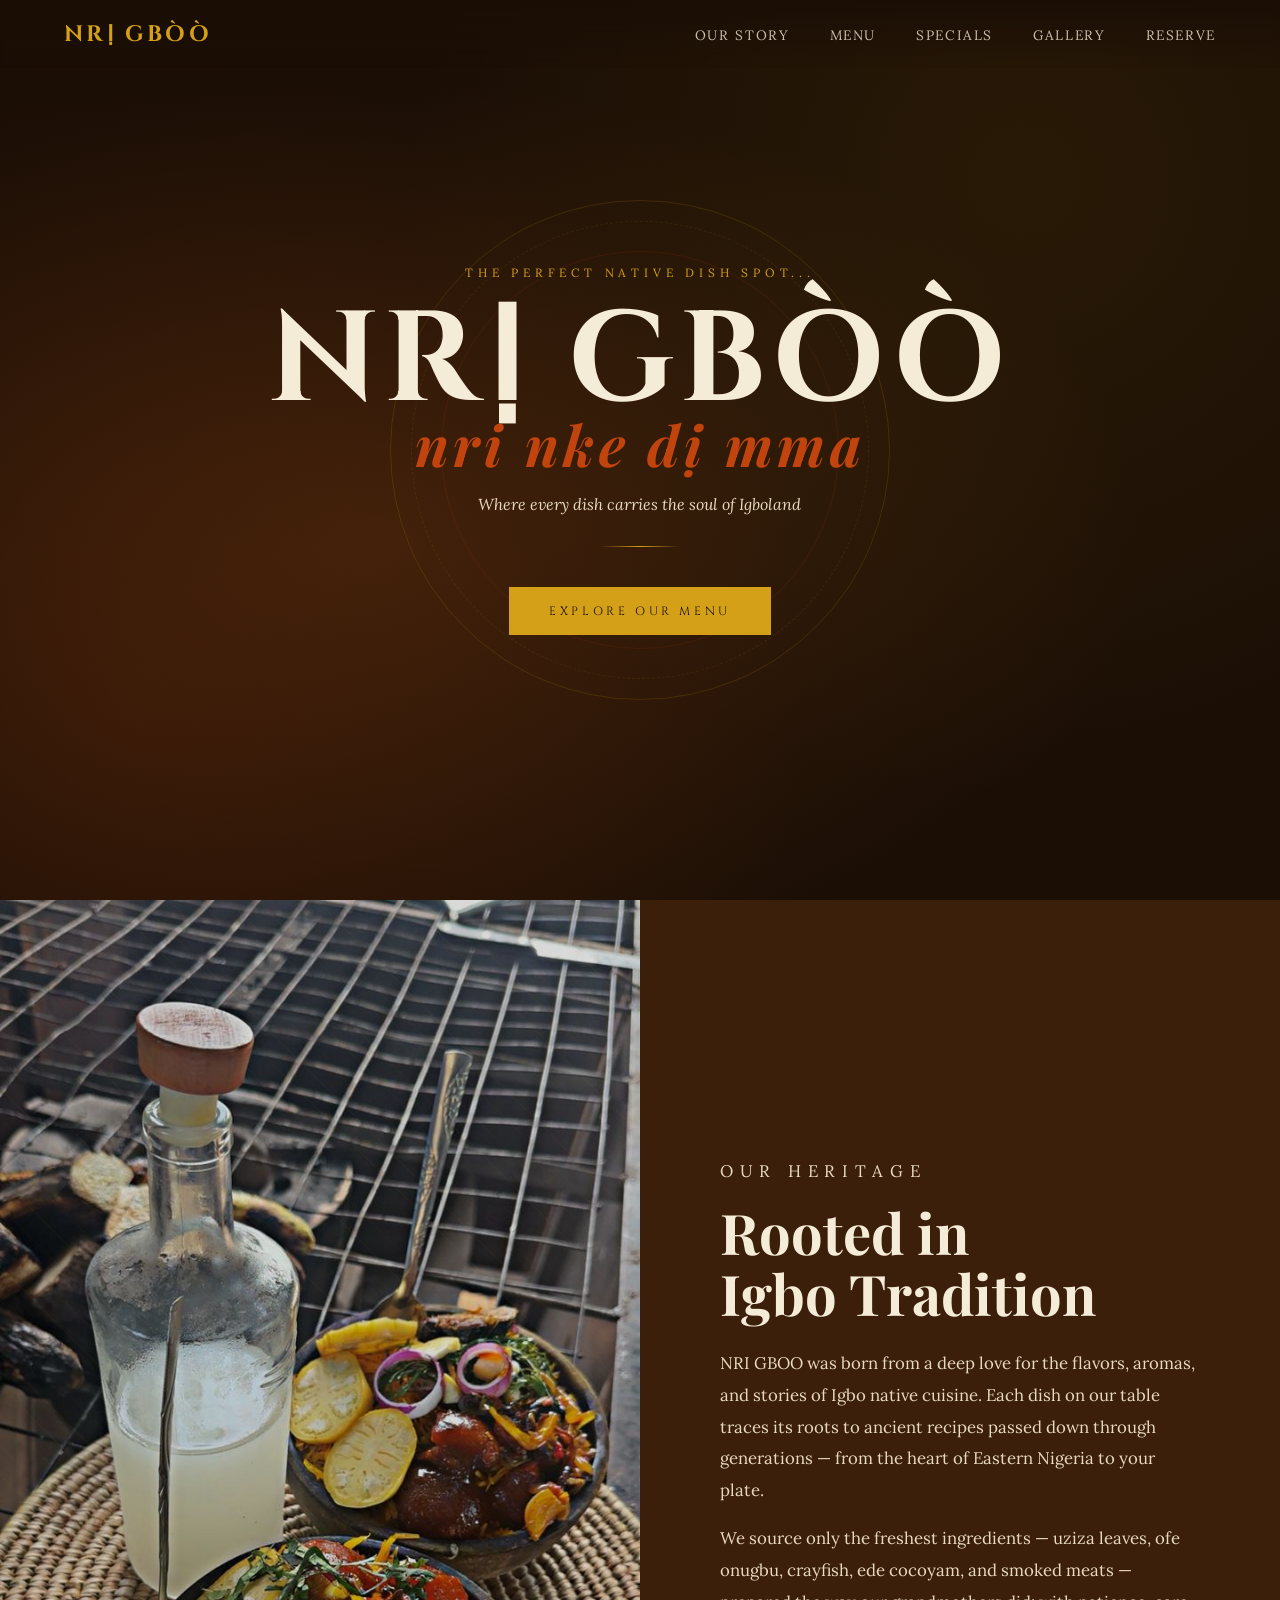
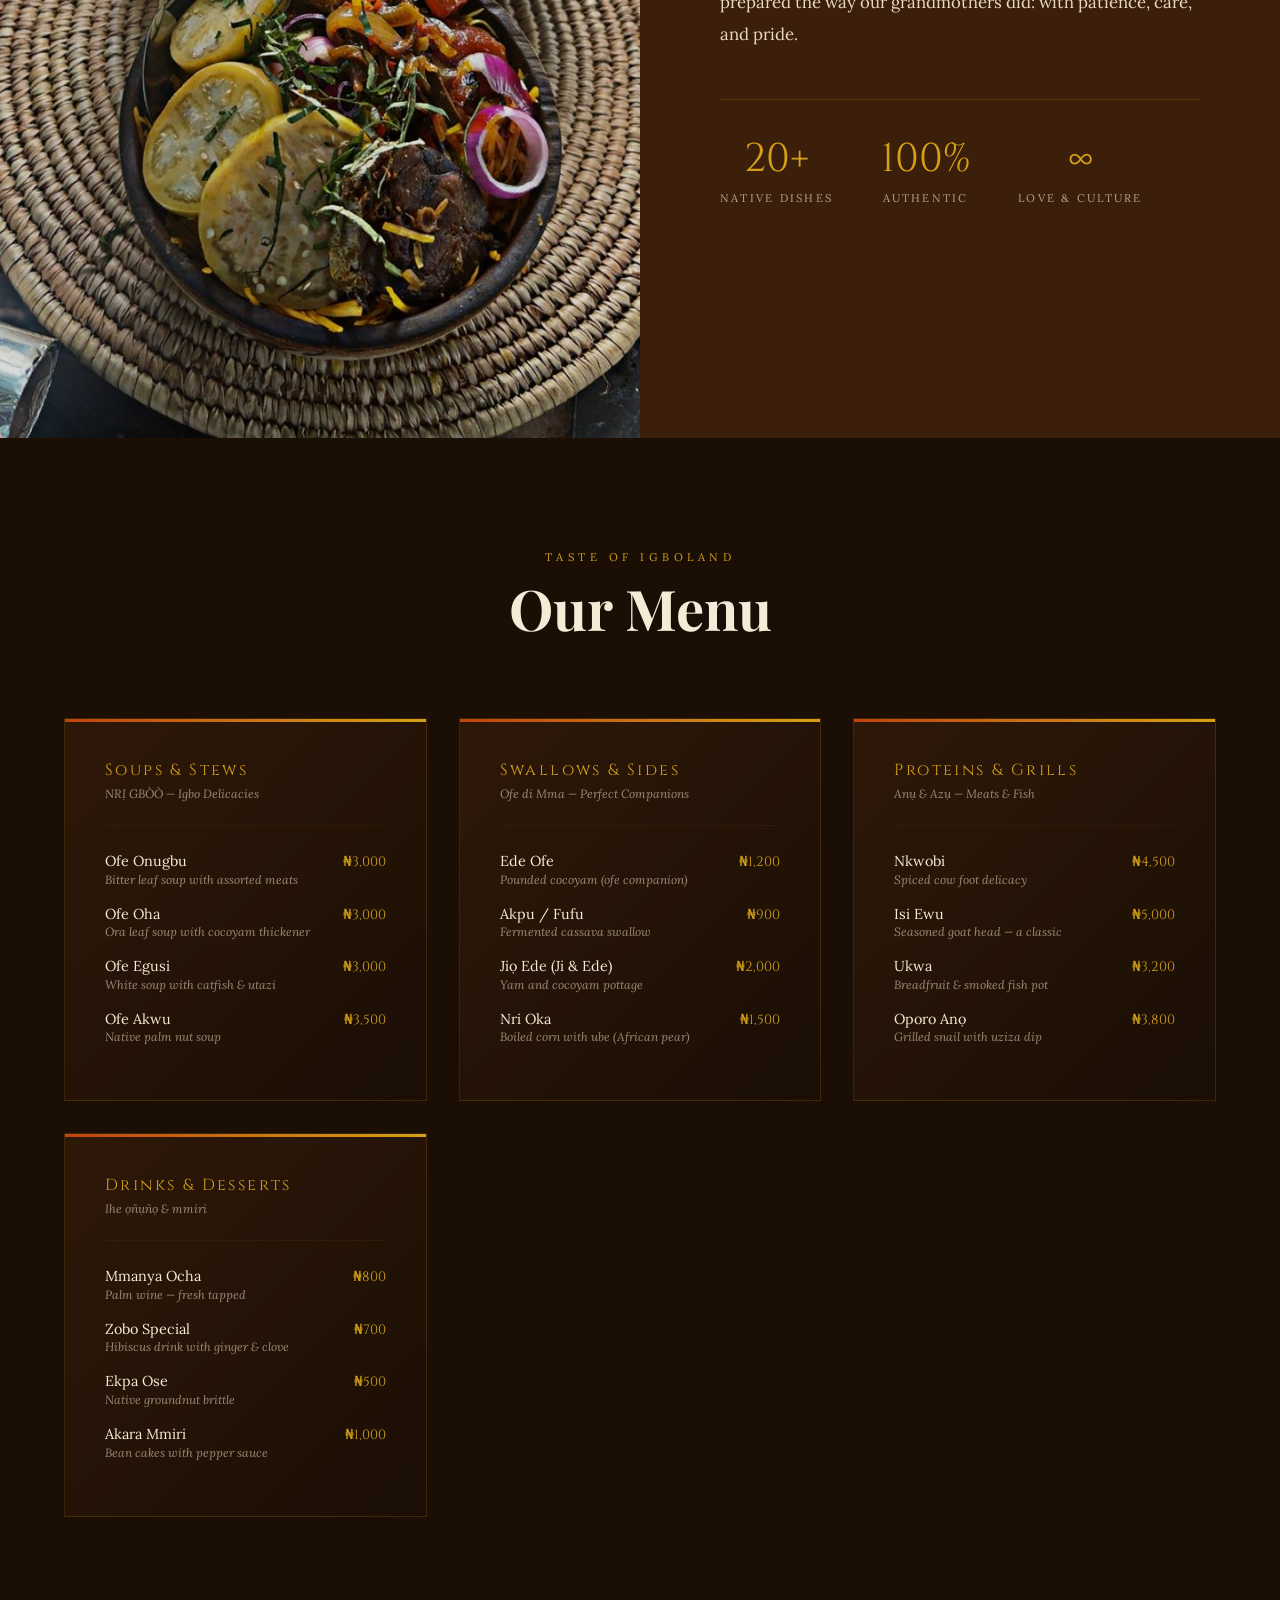
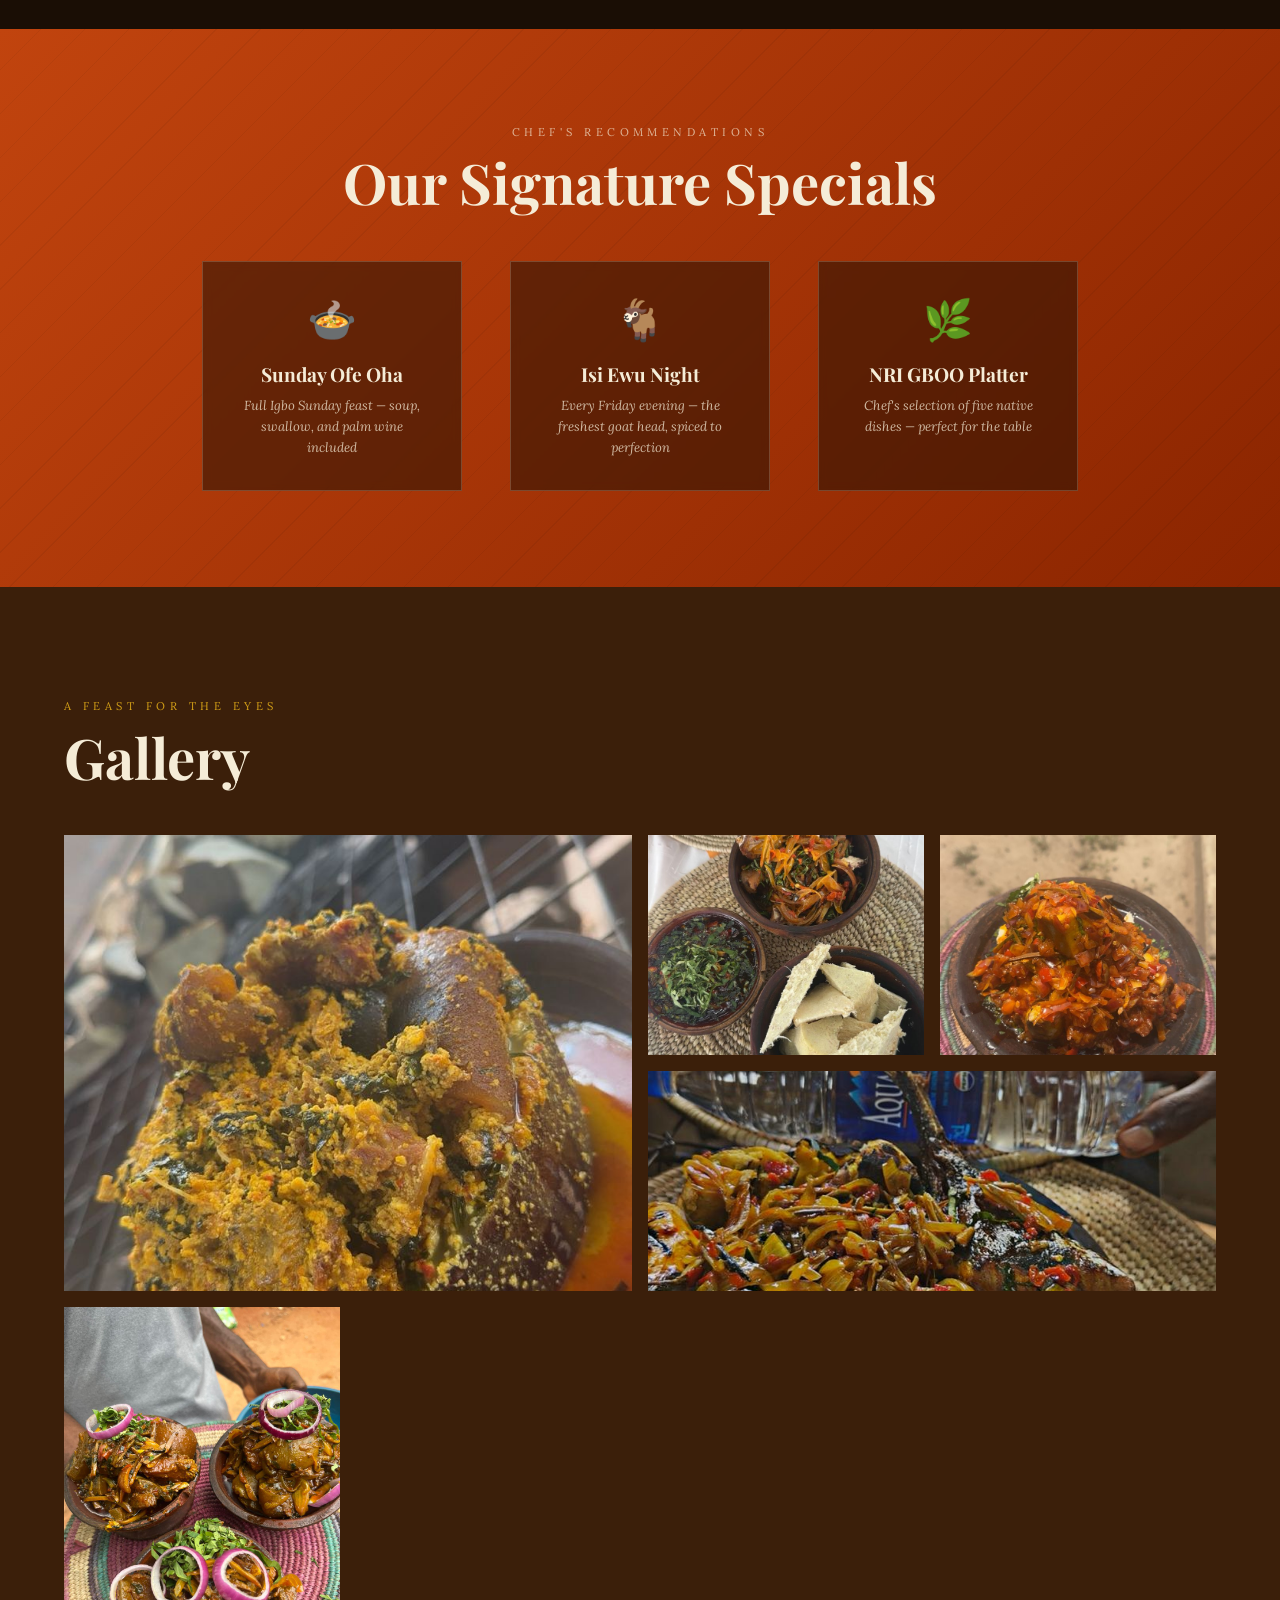
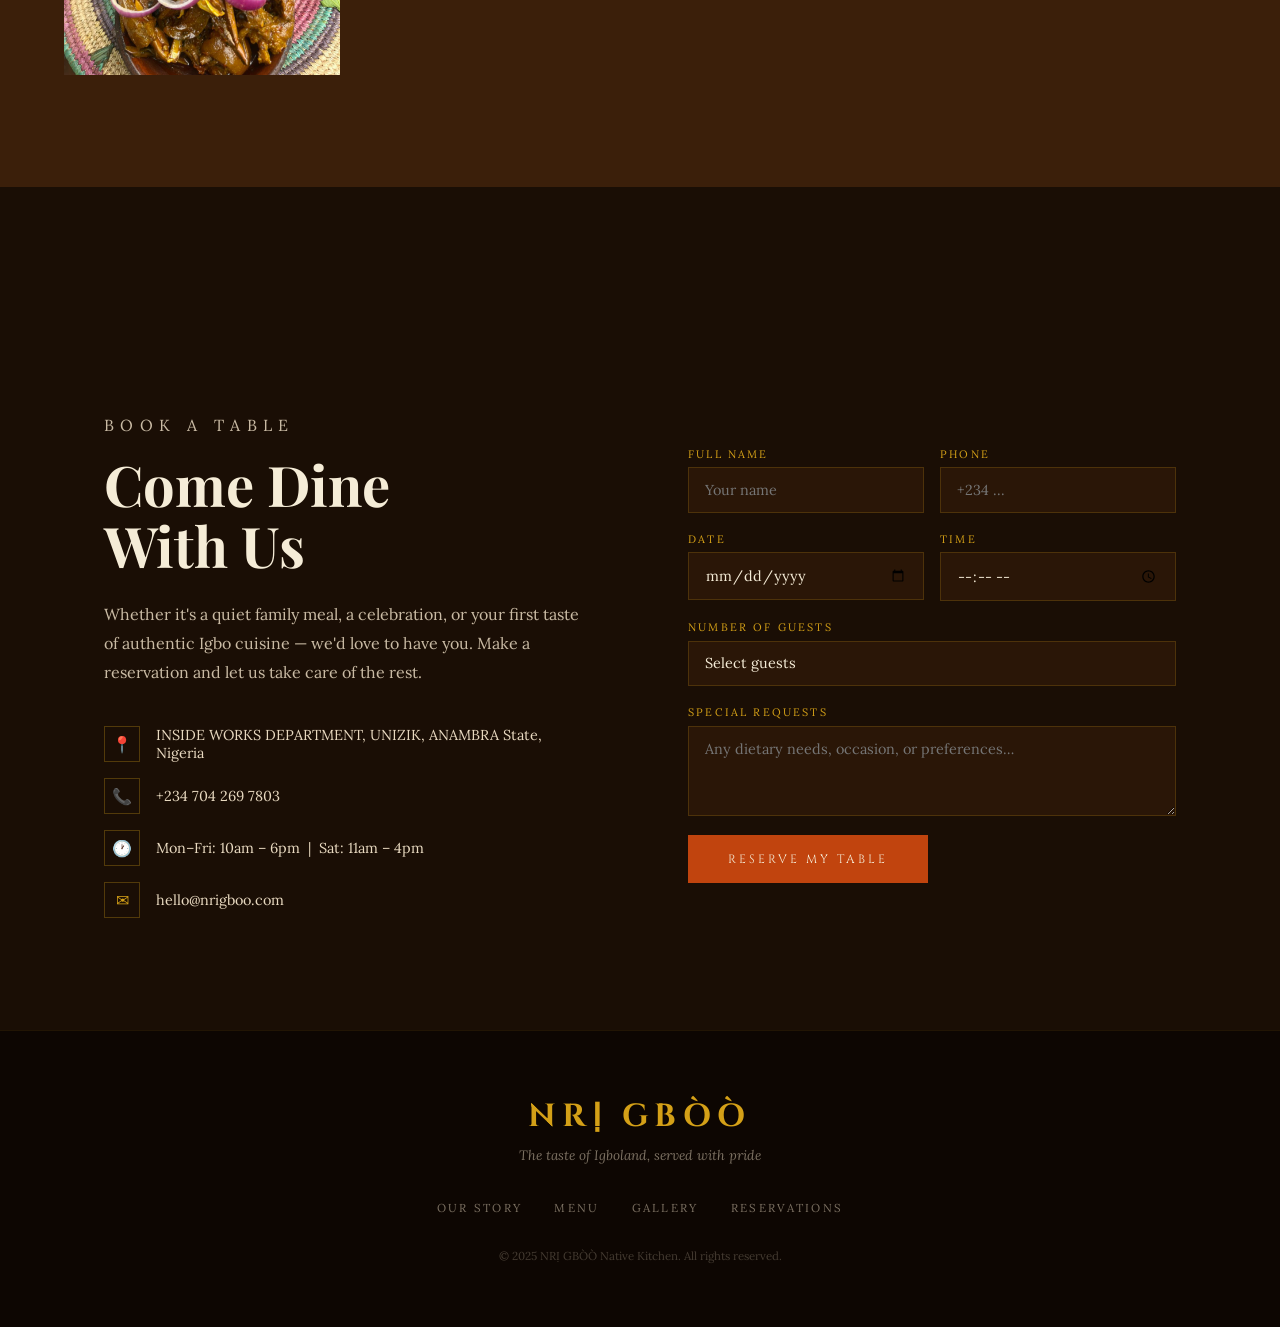
==== index.html @ 7590c759 "rename to index.html, add image, update gallery name" ====
<!DOCTYPE html>
<html lang="en">

<head>
    <meta charset="UTF-8" />
    <meta name="viewport" content="width=device-width, initial-scale=1.0" />
    <title>NRỊ GBÒÒ — The Perfect Native Dish Spot...</title>
    <link
        href="https://fonts.googleapis.com/css2?family=Playfair+Display:ital,wght@0,400;0,700;0,900;1,400;1,700&family=Cinzel:wght@400;600;700&family=Lora:ital,wght@0,400;0,500;1,400&display=swap"
        rel="stylesheet" />
    <link rel="stylesheet" href="nri.css">

</head>

<body>

    <!-- NAV -->
    <nav>
        <a class="nav-logo" href="#hero">NRỊ GBÒÒ</a>
        <ul class="nav-links">
            <li><a href="#about">Our Story</a></li>
            <li><a href="#menu">Menu</a></li>
            <li><a href="#specials">Specials</a></li>
            <li><a href="#gallery">Gallery</a></li>
            <li><a href="#reservations">Reserve</a></li>
        </ul>
    </nav>

    <!-- HERO -->
    <section id="hero">
        <div class="hero-pattern"></div>
        <div class="hero-ornament"></div>
        <div class="hero-content">
            <p class="hero-eyebrow">The Perfect Native Dish Spot...</p>
            <h1 class="hero-title">
                NRỊ GBÒÒ
                <span>nri nke dị mma</span>
            </h1>
            <p class="hero-subtitle">Where every dish carries the soul of Igboland</p>
            <div class="hero-divider"></div>
            <a href="#menu" class="hero-cta">Explore Our Menu</a>
        </div>
    </section>

    <!-- ABOUT -->
    <section id="about">
        <div class="about-visual">
            <img src="images/WhatsApp Image 2026-03-18 at 19.17.54 (2).jpeg" alt="">

        </div>
        <div class="about-text reveal">
            <p class="section-label">Our Heritage</p>
            <h2 class="section-title">Rooted in<br />Igbo Tradition</h2>
            <p>
                NRI GBOO was born from a deep love for the flavors, aromas, and stories of Igbo native cuisine.
                Each dish on our table traces its roots to ancient recipes passed down through generations —
                from the heart of Eastern Nigeria to your plate.
            </p>
            <p>
                We source only the freshest ingredients — uziza leaves, ofe onugbu, crayfish, ede cocoyam,
                and smoked meats — prepared the way our grandmothers did: with patience, care, and pride.
            </p>
            <div class="about-accent">
                <div class="accent-stat">
                    <span class="num">20+</span>
                    <span class="lbl">Native Dishes</span>
                </div>
                <div class="accent-stat">
                    <span class="num">100%</span>
                    <span class="lbl">Authentic</span>
                </div>
                <div class="accent-stat">
                    <span class="num">∞</span>
                    <span class="lbl">Love & Culture</span>
                </div>
            </div>
        </div>
    </section>

    <!-- MENU -->
    <section id="menu">
        <div class="menu-header reveal">
            <p class="section-label">Taste of Igboland</p>
            <h2 class="section-title">Our Menu</h2>
        </div>
        <div class="menu-grid">

            <div class="menu-category reveal">
                <div class="cat-name">Soups & Stews</div>
                <div class="cat-subtitle"> NRỊ GBÒÒ — Igbo Delicacies</div>
                <div class="dish">
                    <div>
                        <span class="dish-name">Ofe Onugbu</span>
                        <span class="dish-desc">Bitter leaf soup with assorted meats</span>
                    </div>
                    <span class="dish-price">₦3,000</span>
                </div>
                <div class="dish">
                    <div>
                        <span class="dish-name">Ofe Oha</span>
                        <span class="dish-desc">Ora leaf soup with cocoyam thickener</span>
                    </div>
                    <span class="dish-price">₦3,000</span>
                </div>
                <div class="dish">
                    <div>
                        <span class="dish-name">Ofe Egusi</span>
                        <span class="dish-desc">White soup with catfish & utazi</span>
                    </div>
                    <span class="dish-price">₦3,000</span>
                </div>
                <div class="dish">
                    <div>
                        <span class="dish-name">Ofe Akwu</span>
                        <span class="dish-desc">Native palm nut soup</span>
                    </div>
                    <span class="dish-price">₦3,500</span>
                </div>
            </div>

            <div class="menu-category reveal">
                <div class="cat-name">Swallows & Sides</div>
                <div class="cat-subtitle">Ofe di Mma — Perfect Companions</div>
                <div class="dish">
                    <div>
                        <span class="dish-name">Ede Ofe</span>
                        <span class="dish-desc">Pounded cocoyam (ofe companion)</span>
                    </div>
                    <span class="dish-price">₦1,200</span>
                </div>
                <div class="dish">
                    <div>
                        <span class="dish-name">Akpu / Fufu</span>
                        <span class="dish-desc">Fermented cassava swallow</span>
                    </div>
                    <span class="dish-price">₦900</span>
                </div>
                <div class="dish">
                    <div>
                        <span class="dish-name">Jiọ Ede (Ji & Ede)</span>
                        <span class="dish-desc">Yam and cocoyam pottage</span>
                    </div>
                    <span class="dish-price">₦2,000</span>
                </div>
                <div class="dish">
                    <div>
                        <span class="dish-name">Nri Oka</span>
                        <span class="dish-desc">Boiled corn with ube (African pear)</span>
                    </div>
                    <span class="dish-price">₦1,500</span>
                </div>
            </div>

            <div class="menu-category reveal">
                <div class="cat-name">Proteins & Grills</div>
                <div class="cat-subtitle">Anụ & Azụ — Meats & Fish</div>
                <div class="dish">
                    <div>
                        <span class="dish-name">Nkwobi</span>
                        <span class="dish-desc">Spiced cow foot delicacy</span>
                    </div>
                    <span class="dish-price">₦4,500</span>
                </div>
                <div class="dish">
                    <div>
                        <span class="dish-name">Isi Ewu</span>
                        <span class="dish-desc">Seasoned goat head — a classic</span>
                    </div>
                    <span class="dish-price">₦5,000</span>
                </div>
                <div class="dish">
                    <div>
                        <span class="dish-name">Ukwa</span>
                        <span class="dish-desc"> Breadfruit & smoked fish pot</span>
                    </div>
                    <span class="dish-price">₦3,200</span>
                </div>
                <div class="dish">
                    <div>
                        <span class="dish-name">Oporo Anọ</span>
                        <span class="dish-desc">Grilled snail with uziza dip</span>
                    </div>
                    <span class="dish-price">₦3,800</span>
                </div>
            </div>

            <div class="menu-category reveal">
                <div class="cat-name">Drinks & Desserts</div>
                <div class="cat-subtitle">Ihe ọñụñọ & mmiri</div>
                <div class="dish">
                    <div>
                        <span class="dish-name">Mmanya Ocha</span>
                        <span class="dish-desc">Palm wine — fresh tapped</span>
                    </div>
                    <span class="dish-price">₦800</span>
                </div>
                <div class="dish">
                    <div>
                        <span class="dish-name">Zobo Special</span>
                        <span class="dish-desc">Hibiscus drink with ginger & clove</span>
                    </div>
                    <span class="dish-price">₦700</span>
                </div>
                <div class="dish">
                    <div>
                        <span class="dish-name">Ekpa Ose</span>
                        <span class="dish-desc">Native groundnut brittle</span>
                    </div>
                    <span class="dish-price">₦500</span>
                </div>
                <div class="dish">
                    <div>
                        <span class="dish-name">Akara Mmiri</span>
                        <span class="dish-desc">Bean cakes with pepper sauce</span>
                    </div>
                    <span class="dish-price">₦1,000</span>
                </div>
            </div>

        </div>
    </section>

    <!-- SPECIALS BANNER -->
    <section id="specials">
        <p class="section-label">Chef's Recommendations</p>
        <h2 class="section-title reveal">Our Signature Specials</h2>
        <div class="specials-grid">
            <div class="special-item reveal">
                <div class="special-icon">🍲</div>
                <div class="special-name">Sunday Ofe Oha</div>
                <div class="special-desc">Full Igbo Sunday feast — soup, swallow, and palm wine included</div>
            </div>
            <div class="special-item reveal">
                <div class="special-icon">🐐</div>
                <div class="special-name">Isi Ewu Night</div>
                <div class="special-desc">Every Friday evening — the freshest goat head, spiced to perfection</div>
            </div>
            <div class="special-item reveal">
                <div class="special-icon">🌿</div>
                <div class="special-name">NRI GBOO Platter</div>
                <div class="special-desc">Chef's selection of five native dishes — perfect for the table</div>
            </div>
        </div>
    </section>

    <!-- GALLERY -->
    <section id="gallery">
        <div class="gallery-header reveal">
            <p class="section-label">A Feast for the Eyes</p>
            <h2 class="section-title">Gallery</h2>
        </div>
        <div class="gallery-grid">
            <div class="gallery-cell">
                <div class="gallery-inner">
                    <img src="images/WhatsApp Image 2026-03-18 at 19.17.52.jpeg" alt="">
                    <div class="gallery-label">Ofe Egusi — our most beloved soup</div>
                </div>
            </div>
            <div class="gallery-cell">
                <div class="gallery-inner">
                    <img src="images/WhatsApp Image 2026-03-18 at 19.17.53.jpeg" alt="">
                    <div class="gallery-label">Roasted yam and ugba sauce</div>
                </div>
            </div>
            <div class="gallery-cell">
                <div class="gallery-inner">
                    <img src="images/WhatsApp Image 2026-03-18 at 19.17.54.jpeg" alt="">
                    <div class="gallery-label">Ukwa — breadfruit delight</div>
                </div>
            </div>
            <div class="gallery-cell">
                <div class="gallery-inner">
                    <img src="images/WhatsApp Image 2026-03-18 at 19.17.54 (1).jpeg" alt="">
                    <div class="gallery-label">The NRI GBOO dining room</div>
                </div>
            </div>
            <div class="gallery-cell">
                <div class="gallery-inner">
                    <img src="images/WhatsApp Image 2026-03-19 at 17.46.45.jpeg" alt="">
                    <div class="gallery-label">Nkwobi — the classic appetiser</div>
                </div>
            </div>
        </div>
    </section>

    <!-- RESERVA1TIONS -->
    <section style="background: var(--dark); padding-top: 7rem;">
        <div id="reservations">
            <div class="res-info reveal">
                <p class="section-label">Book a Table</p>
                <h2 class="section-title">Come Dine<br />With Us</h2>
                <p>
                    Whether it's a quiet family meal, a celebration, or your first taste of authentic Igbo cuisine —
                    we'd love to have you. Make a reservation and let us take care of the rest.
                </p>
                <ul class="contact-list">
                    <li>
                        <span class="icon">📍</span>
                        <span>INSIDE WORKS DEPARTMENT, UNIZIK, ANAMBRA State, Nigeria</span>
                    </li>
                    <li>
                        <span class="icon">📞</span>
                        <span>+234 704 269 7803</span>
                    </li>
                    <li>
                        <span class="icon">🕐</span>
                        <span>Mon–Fri: 10am – 6pm &nbsp;|&nbsp; Sat: 11am – 4pm</span>
                    </li>
                    <li>
                        <span class="icon">✉</span>
                        <span>hello@nrigboo.com</span>
                    </li>
                </ul>
            </div>
            <div class="res-form reveal">
                <div class="form-row">
                    <div class="field">
                        <label>Full Name</label>
                        <input type="text" placeholder="Your name" />
                    </div>
                    <div class="field">
                        <label>Phone</label>
                        <input type="tel" placeholder="+234 ..." />
                    </div>
                </div>
                <div class="form-row">
                    <div class="field">
                        <label>Date</label>
                        <input type="date" />
                    </div>
                    <div class="field">
                        <label>Time</label>
                        <input type="time" />
                    </div>
                </div>
                <div class="field">
                    <label>Number of Guests</label>
                    <select>
                        <option value="">Select guests</option>
                        <option>1–2 guests</option>
                        <option>3–4 guests</option>
                        <option>5–6 guests</option>
                        <option>7–10 guests</option>
                        <option>Large group (10+)</option>
                    </select>
                </div>
                <div class="field">
                    <label>Special Requests</label>
                    <textarea placeholder="Any dietary needs, occasion, or preferences…"></textarea>
                </div>
                <button class="submit-btn"
                    onclick="alert('Thank you! Your reservation request has been received. We will confirm shortly.')">
                    Reserve My Table
                </button>
            </div>
        </div>
    </section>

    <!-- <button id="scrollTop" onclick="window.scrollTo({top: 0, behavior: 'smooth'})">&#8679;</button> -->

    <!-- FOOTER -->
    <footer>
        <div class="footer-logo">NRỊ GBÒÒ</div>
        <div class="footer-tagline">The taste of Igboland, served with pride</div>
        <ul class="footer-links">
            <li><a href="#about">Our Story</a></li>
            <li><a href="#menu">Menu</a></li>
            <li><a href="#gallery">Gallery</a></li>
            <li><a href="#reservations">Reservations</a></li>
        </ul>
        <div class="footer-copy">© 2025 NRỊ GBÒÒ Native Kitchen. All rights reserved.</div>
    </footer>

    <script src="nri.js" defer></script>


</body>

</html>
---- nri.css ----
:root {
            --clay: #C1440E;
            --gold: #D4A017;
            --cream: #F5ECD7;
            --dark: #1A0E05;
            --bark: #3B1F0A;
            --leaf: #4A6741;
            --smoke: #E8D9C0;
        }

        *,
        *::before,
        *::after {
            box-sizing: border-box;
            margin: 0;
            padding: 0;
        }

        html {
            scroll-behavior: smooth;
        }

        body {
            background: var(--dark);
            color: var(--cream);
            font-family: 'Lora', Georgia, serif;
            overflow-x: hidden;
        }

        /* ── NOISE OVERLAY ── */
        body::before {
            content: '';
            position: fixed;
            inset: 0;
            z-index: 0;
            background-image: url("data:image/svg+xml,%3Csvg viewBox='0 0 200 200' xmlns='http://www.w3.org/2000/svg'%3E%3Cfilter id='n'%3E%3CfeTurbulence type='fractalNoise' baseFrequency='0.75' numOctaves='4' stitchTiles='stitch'/%3E%3C/filter%3E%3Crect width='100%25' height='100%25' filter='url(%23n)' opacity='0.04'/%3E%3C/svg%3E");
            pointer-events: none;
        }

        /* ── NAV ── */
        nav {
            position: fixed;
            top: 0;
            left: 0;
            right: 0;
            z-index: 100;
            display: flex;
            align-items: center;
            justify-content: space-between;
            padding: 1.2rem 4rem;
            background: linear-gradient(to bottom, rgba(26, 14, 5, 0.95), transparent);
            backdrop-filter: blur(2px);
        }

        .nav-logo {
            font-family: 'Cinzel', serif;
            font-size: 1.4rem;
            font-weight: 700;
            letter-spacing: 0.15em;
            color: var(--gold);
            text-decoration: none;
        }

        .nav-links {
            display: flex;
            gap: 2.5rem;
            list-style: none;
        }

        .nav-links a {
            font-family: 'Lora', serif;
            font-size: 0.85rem;
            letter-spacing: 0.12em;
            text-transform: uppercase;
            color: var(--cream);
            text-decoration: none;
            opacity: 0.8;
            transition: opacity 0.3s, color 0.3s;
        }

        .nav-links a:hover {
            opacity: 1;
            color: var(--gold);
        }

        /* ── HERO ── */
        #hero {
            position: relative;
            min-height: 100vh;
            display: flex;
            align-items: center;
            justify-content: center;
            overflow: hidden;
            background: radial-gradient(ellipse at 30% 60%, #3B1F0A 0%, #1A0E05 60%);
        }

        .hero-pattern {
            position: absolute;
            inset: 0;
            background-image:
                radial-gradient(circle at 80% 20%, rgba(212, 160, 23, 0.08) 0%, transparent 50%),
                radial-gradient(circle at 10% 80%, rgba(193, 68, 14, 0.12) 0%, transparent 50%);
        }

        /* Adire / Uli-inspired geometric border art */
        .hero-ornament {
            position: absolute;
            width: 500px;
            height: 500px;
            border: 1px solid rgba(212, 160, 23, 0.15);
            border-radius: 50%;
            top: 50%;
            left: 50%;
            transform: translate(-50%, -50%);
            animation: slowSpin 60s linear infinite;
        }

        .hero-ornament::before {
            content: '';
            position: absolute;
            inset: 20px;
            border: 1px dashed rgba(212, 160, 23, 0.1);
            border-radius: 50%;
        }

        .hero-ornament::after {
            content: '';
            position: absolute;
            inset: 50px;
            border: 1px solid rgba(193, 68, 14, 0.12);
            border-radius: 50%;
        }

        @keyframes slowSpin {
            to {
                transform: translate(-50%, -50%) rotate(360deg);
            }
        }

        .hero-content {
            position: relative;
            z-index: 2;
            text-align: center;
            padding: 2rem;
        }

        .hero-eyebrow {
            font-family: 'Lora', serif;
            font-size: 0.75rem;
            letter-spacing: 0.4em;
            text-transform: uppercase;
            color: var(--gold);
            margin-bottom: 1.5rem;
            opacity: 0;
            animation: fadeUp 1s 0.3s forwards;
        }

        .hero-title {
            font-family: 'Cinzel', serif;
            font-size: clamp(4rem, 10vw, 8rem);
            font-weight: 700;
            line-height: 0.9;
            letter-spacing: 0.05em;
            color: var(--cream);
            margin-bottom: 0.3rem;
            opacity: 0;
            animation: fadeUp 1s 0.5s forwards;
        }

        .hero-title span {
            display: block;
            color: var(--clay);
            font-style: italic;
            font-family: 'Playfair Display', serif;
            font-size: clamp(2rem, 5vw, 3.5rem);
            letter-spacing: 0.08em;
        }

        .hero-subtitle {
            font-family: 'Lora', serif;
            font-size: 1rem;
            font-style: italic;
            color: var(--smoke);
            opacity: 0;
            margin-top: 1.5rem;
            animation: fadeUp 1s 0.7s forwards;
        }

        .hero-divider {
            width: 80px;
            height: 1px;
            background: linear-gradient(to right, transparent, var(--gold), transparent);
            margin: 2rem auto;
            opacity: 0;
            animation: fadeUp 1s 0.9s forwards;
        }

        .hero-cta {
            display: inline-block;
            font-family: 'Cinzel', serif;
            font-size: 0.75rem;
            letter-spacing: 0.3em;
            text-transform: uppercase;
            color: var(--dark);
            background: var(--gold);
            padding: 1rem 2.5rem;
            text-decoration: none;
            margin-top: 0.5rem;
            opacity: 0;
            animation: fadeUp 1s 1.1s forwards;
            transition: background 0.3s, transform 0.3s;
        }

        .hero-cta:hover {
            background: var(--clay);
            color: var(--cream);
            transform: translateY(-2px);
        }

        @keyframes fadeUp {
            from {
                opacity: 0;
                transform: translateY(20px);
            }

            to {
                opacity: 1;
                transform: translateY(0);
            }
        }

        /* ── SECTION BASE ── */
        section {
            position: relative;
            z-index: 1;
        }

        .section-label {
            font-family: 'Lora', serif;
            font-size: 0.7rem;
            letter-spacing: 0.4em;
            text-transform: uppercase;
            color: var(--gold);
            margin-bottom: 0.8rem;
        }

        .section-title {
            font-family: 'Playfair Display', serif;
            font-size: clamp(2.2rem, 5vw, 3.5rem);
            font-weight: 700;
            line-height: 1.1;
            color: var(--cream);
        }

        /* ── ABOUT ── */
        #about {
            display: grid;
            grid-template-columns: 1fr 1fr;
            min-height: 80vh;
        }

        .about-visual {
            background: linear-gradient(135deg, #3B1F0A 0%, #6B3A1A 50%, #3B1F0A 100%);
            position: relative;
            overflow: hidden;
            display: flex;
            align-items: center;
            justify-content: center;
        }

        .about-visual {
            min-height: 300px;
        }

        .about-visual img {
            width: 100%;
            height: 100%;
            object-fit: cover;
            object-position: center;
            display: block;
        }

        .about-visual-inner {
            width: 280px;
            height: 380px;
            border: 1px solid rgba(212, 160, 23, 0.3);
            position: relative;
            display: flex;
            align-items: center;
            justify-content: center;
        }

        .about-visual-inner::before {
            content: '𓃰';
            font-size: 8rem;
            opacity: 0.1;
            position: absolute;
        }

        .igbo-symbol {
            font-size: 5rem;
            line-height: 1;
            text-align: center;
            color: var(--gold);
            opacity: 0.6;
        }

        .about-visual::after {
            content: '';
            position: absolute;
            inset: 0;
            background: repeating-linear-gradient(45deg,
                    transparent,
                    transparent 20px,
                    rgba(212, 160, 23, 0.03) 20px,
                    rgba(212, 160, 23, 0.03) 21px);
        }

        .about-text {
            background: var(--bark);
            padding: 6rem 5rem;
            display: flex;
            flex-direction: column;
            justify-content: center;
        }

        .about-text p {
            font-size: 1.05rem;
            line-height: 1.9;
            color: var(--smoke);
            margin-top: 1.5rem;
        }

        .about-text p+p {
            margin-top: 1rem;
        }

        .about-accent {
            margin-top: 3rem;
            padding-top: 2rem;
            border-top: 1px solid rgba(212, 160, 23, 0.2);
            display: flex;
            gap: 3rem;
        }

        .accent-stat {
            text-align: center;
        }

        .accent-stat .num {
            font-family: 'Cinzel', serif;
            font-size: 2.5rem;
            color: var(--gold);
            display: block;
        }

        .accent-stat .lbl {
            font-size: 0.7rem;
            letter-spacing: 0.2em;
            text-transform: uppercase;
            color: var(--smoke);
            opacity: 0.7;
        }

        /* ── MENU ── */
        #menu {
            padding: 7rem 4rem;
            background: var(--dark);
        }

        .menu-header {
            text-align: center;
            margin-bottom: 5rem;
        }

        .menu-grid {
            display: grid;
            grid-template-columns: repeat(auto-fill, minmax(300px, 1fr));
            gap: 2rem;
            max-width: 1200px;
            margin: 0 auto;
        }

        .menu-category {
            background: linear-gradient(135deg, rgba(59, 31, 10, 0.6), rgba(26, 14, 5, 0.8));
            border: 1px solid rgba(212, 160, 23, 0.15);
            padding: 2.5rem;
            position: relative;
            overflow: hidden;
            transition: border-color 0.3s, transform 0.3s;
        }

        .menu-category:hover {
            border-color: rgba(212, 160, 23, 0.4);
            transform: translateY(-4px);
        }

        .menu-category::before {
            content: '';
            position: absolute;
            top: 0;
            left: 0;
            right: 0;
            height: 3px;
            background: linear-gradient(to right, var(--clay), var(--gold));
        }

        .cat-name {
            font-family: 'Cinzel', serif;
            font-size: 1rem;
            letter-spacing: 0.15em;
            color: var(--gold);
            margin-bottom: 0.3rem;
        }

        .cat-subtitle {
            font-size: 0.75rem;
            font-style: italic;
            color: var(--smoke);
            opacity: 0.6;
            margin-bottom: 1.5rem;
            padding-bottom: 1.5rem;
            border-bottom: 1px solid rgba(212, 160, 23, 0.1);
        }

        .dish {
            display: flex;
            justify-content: space-between;
            align-items: baseline;
            margin-bottom: 1rem;
            gap: 1rem;
        }

        .dish-name {
            font-size: 0.9rem;
            color: var(--cream);
            flex: 1;
        }

        .dish-desc {
            font-size: 0.75rem;
            font-style: italic;
            color: var(--smoke);
            opacity: 0.6;
            display: block;
            margin-top: 0.1rem;
        }

        .dish-price {
            font-family: 'Cinzel', serif;
            font-size: 0.85rem;
            color: var(--gold);
            white-space: nowrap;
        }

        /* ── SPECIALS BANNER ── */
        #specials {
            padding: 6rem 4rem;
            background: linear-gradient(135deg, var(--clay) 0%, #8B2500 100%);
            text-align: center;
            position: relative;
            overflow: hidden;
        }

        #specials::before {
            content: '';
            position: absolute;
            inset: 0;
            background: repeating-linear-gradient(-45deg, transparent, transparent 30px,
                    rgba(0, 0, 0, 0.05) 30px, rgba(0, 0, 0, 0.05) 31px);
        }

        #specials .section-label {
            color: rgba(245, 236, 215, 0.7);
        }

        #specials .section-title {
            color: var(--cream);
        }

        .specials-grid {
            display: flex;
            gap: 3rem;
            justify-content: center;
            flex-wrap: wrap;
            margin-top: 3rem;
            position: relative;
        }

        .special-item {
            background: rgba(26, 14, 5, 0.5);
            border: 1px solid rgba(245, 236, 215, 0.2);
            padding: 2rem 2.5rem;
            max-width: 260px;
            text-align: center;
            backdrop-filter: blur(4px);
        }

        .special-icon {
            font-size: 2.5rem;
            margin-bottom: 1rem;
        }

        .special-name {
            font-family: 'Playfair Display', serif;
            font-size: 1.2rem;
            font-weight: 700;
            color: var(--cream);
            margin-bottom: 0.5rem;
        }

        .special-desc {
            font-size: 0.82rem;
            font-style: italic;
            color: rgba(245, 236, 215, 0.75);
            line-height: 1.6;
        }

        /* ── GALLERY ── */
        #gallery {
            padding: 7rem 4rem;
            background: var(--bark);
        }

        .gallery-header {
            margin-bottom: 3rem;
        }

        .gallery-grid {
            display: grid;
            grid-template-columns: repeat(4, 1fr);
            grid-template-rows: 220px 220px;
            gap: 1rem;
            max-width: 1200px;
            margin: 0 auto;
        }

        .gallery-cell {
            position: relative;
            overflow: hidden;
        }

        .gallery-cell:first-child {
            grid-column: span 2;
            grid-row: span 2;
        }

        .gallery-cell:nth-child(4) {
            grid-column: span 2;
        }

        .gallery-inner {
            width: 100%;
            height: 100%;
            display: flex;
            align-items: center;
            justify-content: center;
            position: relative;
            overflow: hidden;
            transition: transform 0.5s;
        }

        .gallery-inner img {
            width: 100%;
            height: 100%;
            object-fit: cover;
            object-position: center;
            display: block;
        }

        .gallery-cell:hover .gallery-inner {
            transform: scale(1.04);
        }

        /* Placeholder "food art" tiles */
        .gallery-cell:nth-child(1) .gallery-inner {
            background: linear-gradient(135deg, #5C2E0A, #8B4513);
        }

        .gallery-cell:nth-child(2) .gallery-inner {
            background: linear-gradient(135deg, #2D4A1E, #4A6741);
        }

        .gallery-cell:nth-child(3) .gallery-inner {
            background: linear-gradient(135deg, #6B3A1A, #3B1F0A);
        }

        .gallery-cell:nth-child(4) .gallery-inner {
            background: linear-gradient(135deg, #8B2500, #C1440E);
        }

        .gallery-cell:nth-child(5) .gallery-inner {
            background: linear-gradient(135deg, #4A6741, #2D4A1E);
        }

        .gallery-label {
            position: absolute;
            bottom: 0;
            left: 0;
            right: 0;
            padding: 1.5rem 1.2rem 1rem;
            background: linear-gradient(to top, rgba(26, 14, 5, 0.9), transparent);
            font-family: 'Lora', serif;
            font-size: 0.85rem;
            font-style: italic;
            color: var(--cream);
            opacity: 0;
            transition: opacity 0.3s;
        }

        .gallery-cell:hover .gallery-label {
            opacity: 1;
        }

        .gallery-emoji {
            font-size: 4rem;
            opacity: 0.5;
        }

        /* ── RESERVATIONS ── */
        #reservations {
            padding: 7rem 4rem;
            background: var(--dark);
            display: grid;
            grid-template-columns: 1fr 1fr;
            gap: 6rem;
            align-items: center;
            max-width: 1200px;
            margin: 0 auto;
        }

        .res-info .section-title {
            margin-bottom: 1.5rem;
        }

        .res-info p {
            font-size: 1rem;
            line-height: 1.8;
            color: var(--smoke);
            opacity: 0.85;
        }

        .contact-list {
            margin-top: 2.5rem;
            list-style: none;
            display: flex;
            flex-direction: column;
            gap: 1rem;
        }

        .contact-list li {
            display: flex;
            align-items: center;
            gap: 1rem;
            font-size: 0.9rem;
            color: var(--smoke);
        }

        .contact-list .icon {
            width: 36px;
            height: 36px;
            border: 1px solid rgba(212, 160, 23, 0.3);
            display: flex;
            align-items: center;
            justify-content: center;
            font-size: 1rem;
            flex-shrink: 0;
            color: var(--gold);
        }

        .res-form {
            display: flex;
            flex-direction: column;
            gap: 1.2rem;
        }

        .form-row {
            display: grid;
            grid-template-columns: 1fr 1fr;
            gap: 1rem;
        }

        .field {
            display: flex;
            flex-direction: column;
            gap: 0.4rem;
        }

        .field label {
            font-size: 0.68rem;
            letter-spacing: 0.2em;
            text-transform: uppercase;
            color: var(--gold);
        }

        .field input,
        .field select,
        .field textarea {
            background: rgba(59, 31, 10, 0.5);
            border: 1px solid rgba(212, 160, 23, 0.2);
            color: var(--cream);
            font-family: 'Lora', serif;
            font-size: 0.9rem;
            padding: 0.8rem 1rem;
            outline: none;
            transition: border-color 0.3s;
            width: 100%;
            -webkit-appearance: none;
        }

        .field input:focus,
        .field select:focus,
        .field textarea:focus {
            border-color: var(--gold);
        }

        .field select option {
            background: var(--bark);
        }

        .field textarea {
            resize: vertical;
            min-height: 90px;
        }

        .submit-btn {
            background: var(--clay);
            color: var(--cream);
            border: none;
            padding: 1rem 2.5rem;
            font-family: 'Cinzel', serif;
            font-size: 0.75rem;
            letter-spacing: 0.25em;
            text-transform: uppercase;
            cursor: pointer;
            align-self: flex-start;
            transition: background 0.3s, transform 0.3s;
        }

        .submit-btn:hover {
            background: var(--gold);
            color: var(--dark);
            transform: translateY(-2px);
        }

        /* ── FOOTER ── */
        footer {
            background: #0D0602;
            padding: 4rem;
            text-align: center;
            border-top: 1px solid rgba(212, 160, 23, 0.1);
        }

        .footer-logo {
            font-family: 'Cinzel', serif;
            font-size: 2rem;
            font-weight: 700;
            color: var(--gold);
            letter-spacing: 0.2em;
            margin-bottom: 0.5rem;
        }

        .footer-tagline {
            font-family: 'Lora', serif;
            font-style: italic;
            color: var(--smoke);
            opacity: 0.5;
            font-size: 0.85rem;
            margin-bottom: 2rem;
        }

        .footer-links {
            display: flex;
            gap: 2rem;
            justify-content: center;
            list-style: none;
            margin-bottom: 2rem;
        }

        .footer-links a {
            font-size: 0.72rem;
            letter-spacing: 0.2em;
            text-transform: uppercase;
            color: var(--smoke);
            opacity: 0.5;
            text-decoration: none;
            transition: opacity 0.3s;
        }

        .footer-links a:hover {
            opacity: 1;
        }

        .footer-copy {
            font-size: 0.72rem;
            color: var(--smoke);
            opacity: 0.25;
        }

        /* ── SCROLL REVEAL ── */
        .reveal {
            opacity: 0;
            transform: translateY(30px);
            transition: opacity 0.8s ease, transform 0.8s ease;
        }

        .reveal.visible {
            opacity: 1;
            transform: translateY(0);
        }

        /* ── RESPONSIVE ── */
        @media (max-width: 900px) {
            nav {
                padding: 1rem 2rem;
            }

            .nav-links {
                gap: 1.5rem;
            }

            #about {
                grid-template-columns: 1fr;
            }

            .about-visual {
                min-height: 260px;
            }

            .about-text {
                padding: 4rem 2.5rem;
            }

            #menu {
                padding: 5rem 2rem;
            }

            #gallery {
                padding: 5rem 2rem;
            }

            .gallery-grid {
                grid-template-columns: 1fr 1fr;
                grid-template-rows: auto;
            }

            .gallery-cell:first-child {
                grid-column: span 2;
            }

            .gallery-cell:nth-child(4) {
                grid-column: auto;
            }

            #reservations {
                grid-template-columns: 1fr;
                padding: 5rem 2rem;
                gap: 3rem;
            }

            footer {
                padding: 3rem 2rem;
            }
        }

        @media (max-width: 600px) {
            .nav-links {
                display: none;
            }

            .form-row {
                grid-template-columns: 1fr;
            }
        }

        @media (max-width: 900px) {
            nav {
                padding: 1rem 2rem;
            }

            .nav-links {
                gap: 1.5rem;
            }

            #about {
                grid-template-columns: 1fr;
            }

            .about-visual {
                min-height: 300px;
            }

            /* 👈 add this */
            .about-visual img {
                /* 👈 add this */
                width: 100%;
                height: 100%;
                object-fit: cover;
                object-position: center;
                display: block;
            }

            .about-text {
                padding: 4rem 2.5rem;
            }

            #menu {
                padding: 5rem 2rem;
            }

            #gallery {
                padding: 5rem 2rem;
            }

            .gallery-grid {
                grid-template-columns: 1fr 1fr;
                grid-template-rows: auto;
            }

            .gallery-cell:first-child {
                grid-column: span 2;
            }

            .gallery-cell:nth-child(4) {
                grid-column: auto;
            }

            #reservations {
                grid-template-columns: 1fr;
                padding: 5rem 2rem;
                gap: 3rem;
            }

            footer {
                padding: 3rem 2rem;
            }
        }
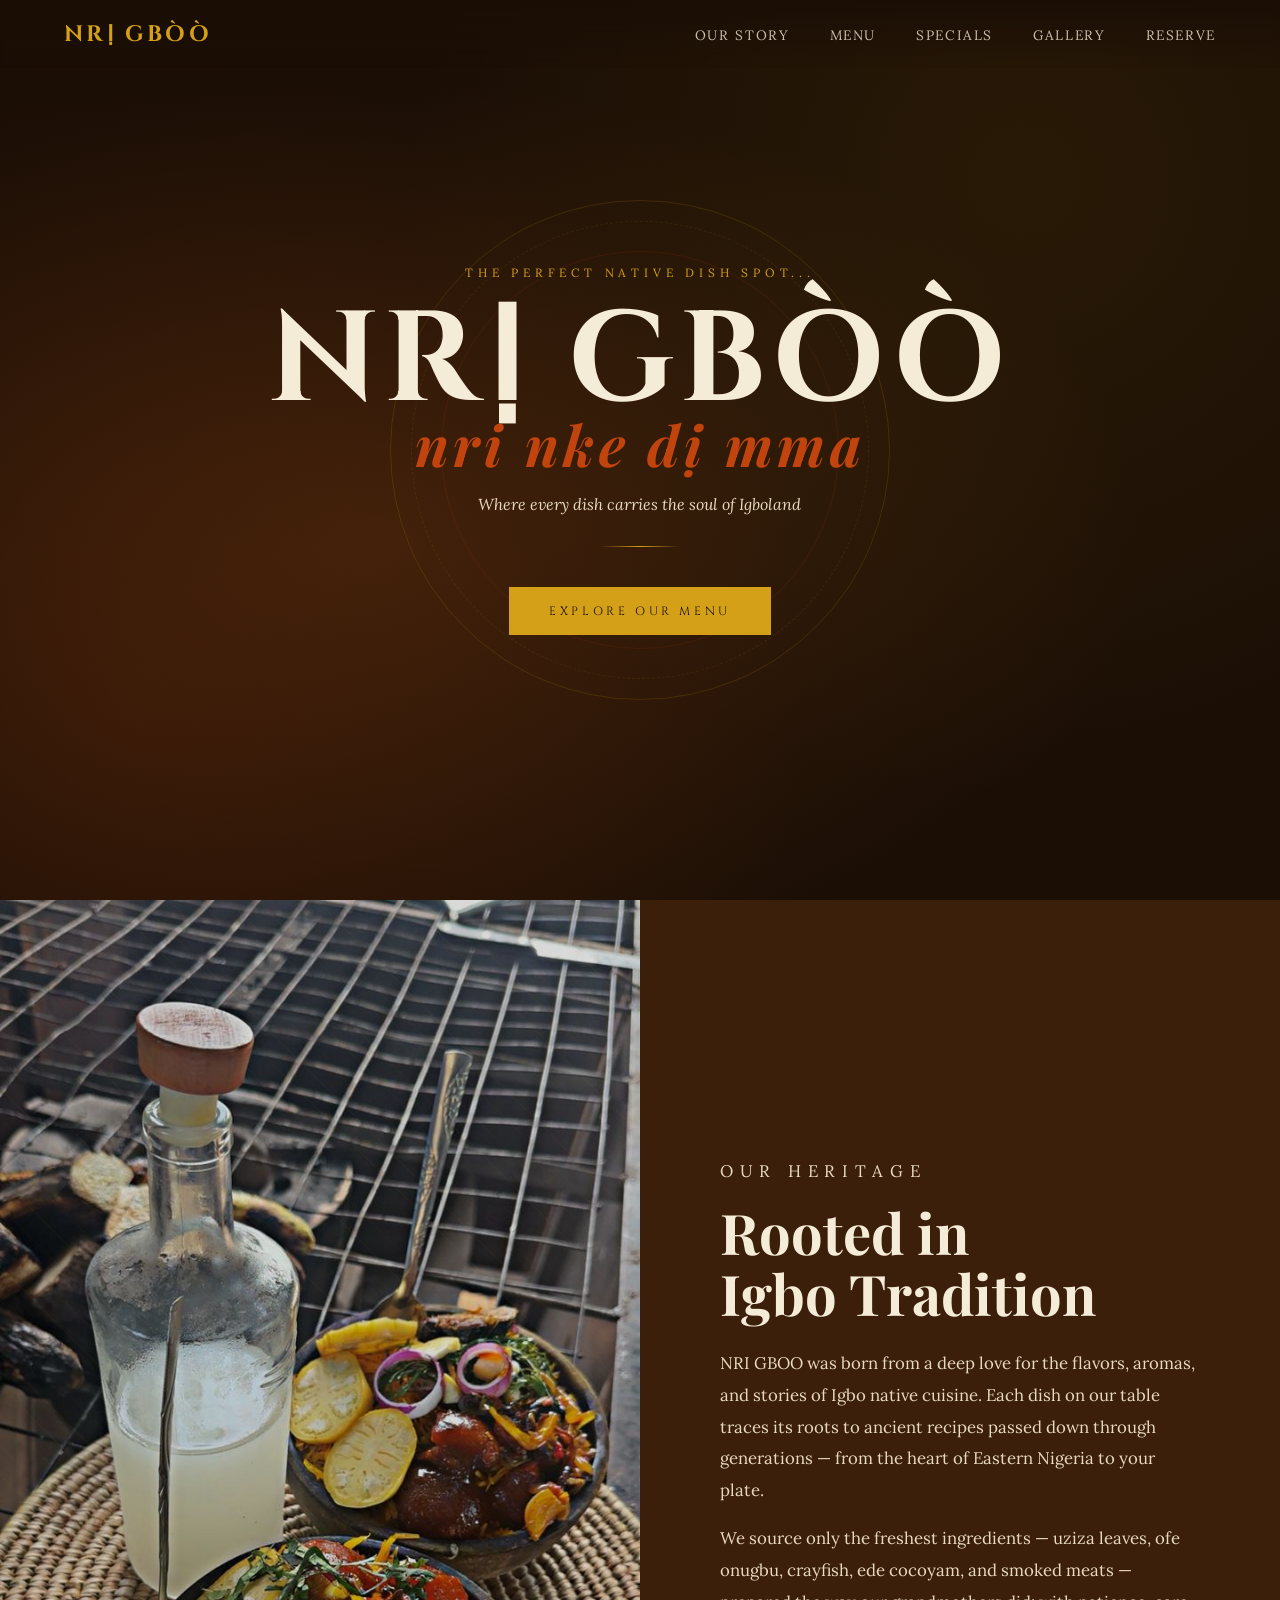
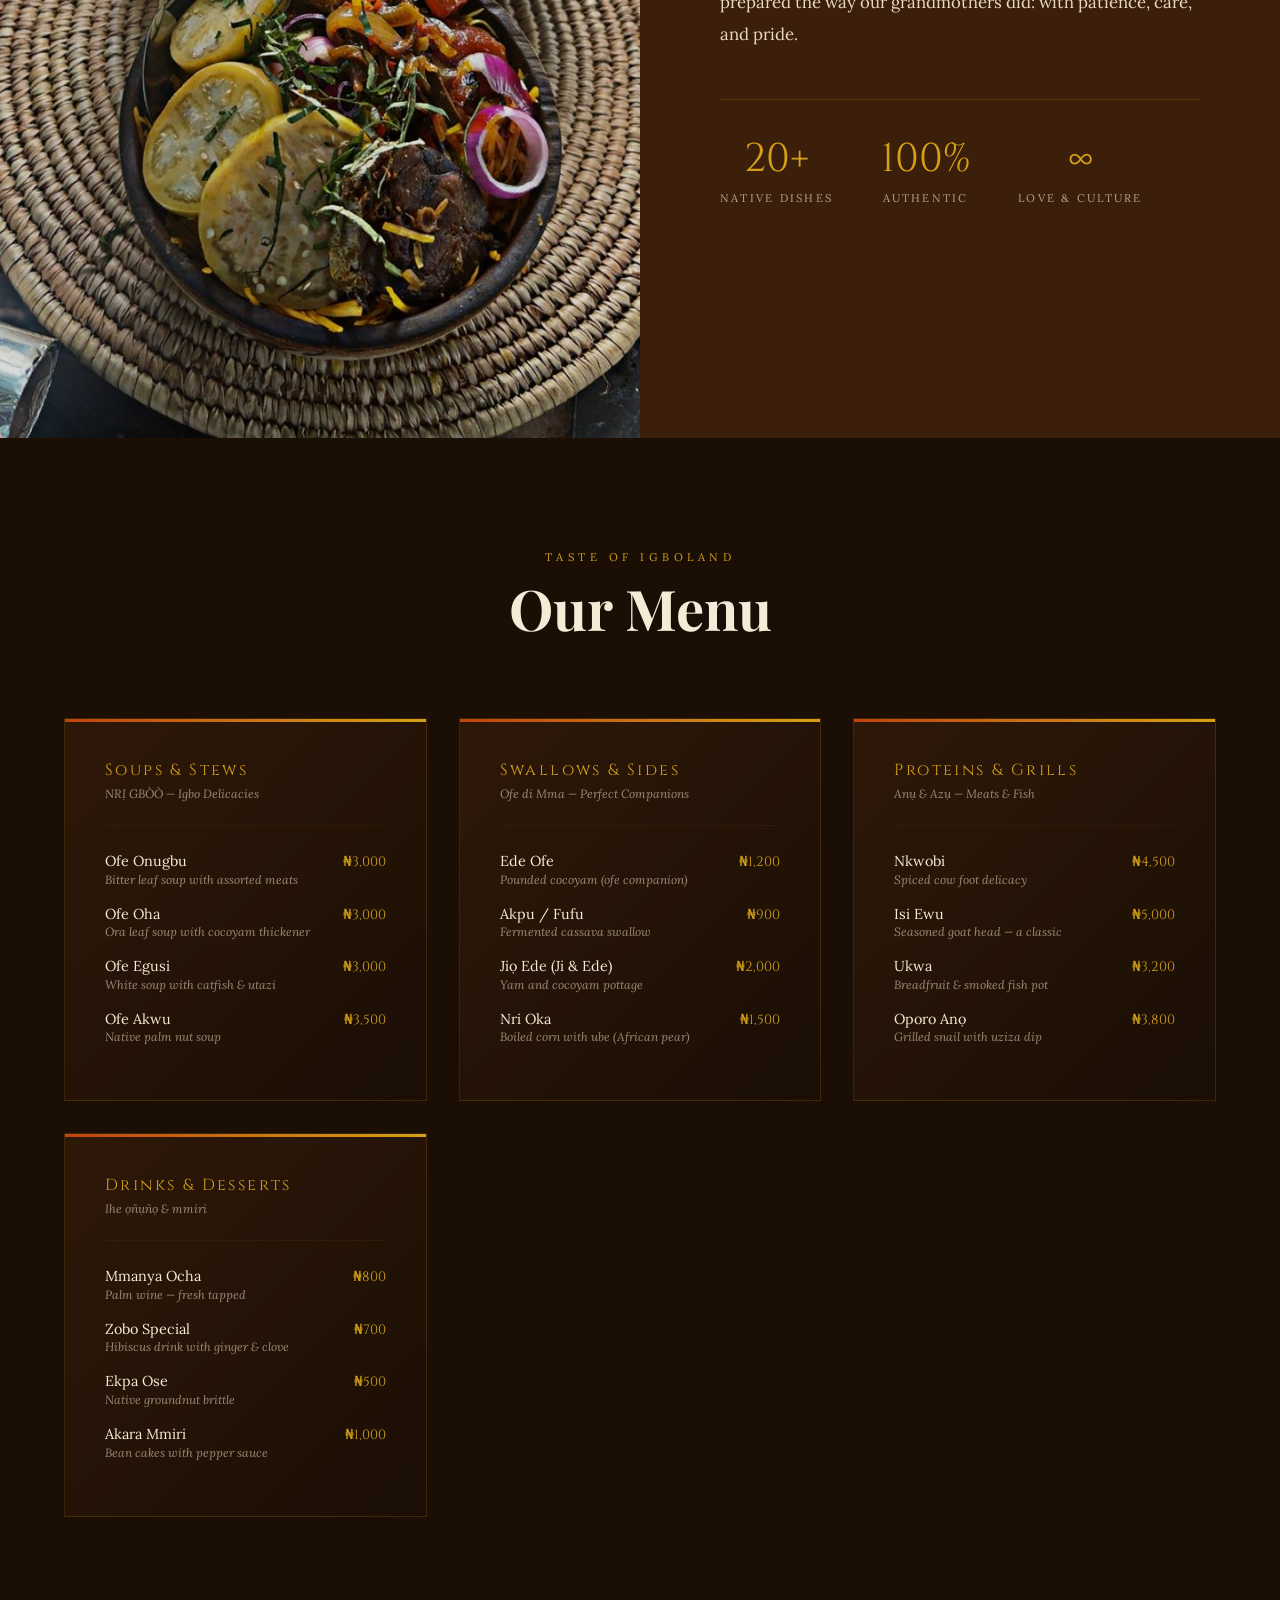
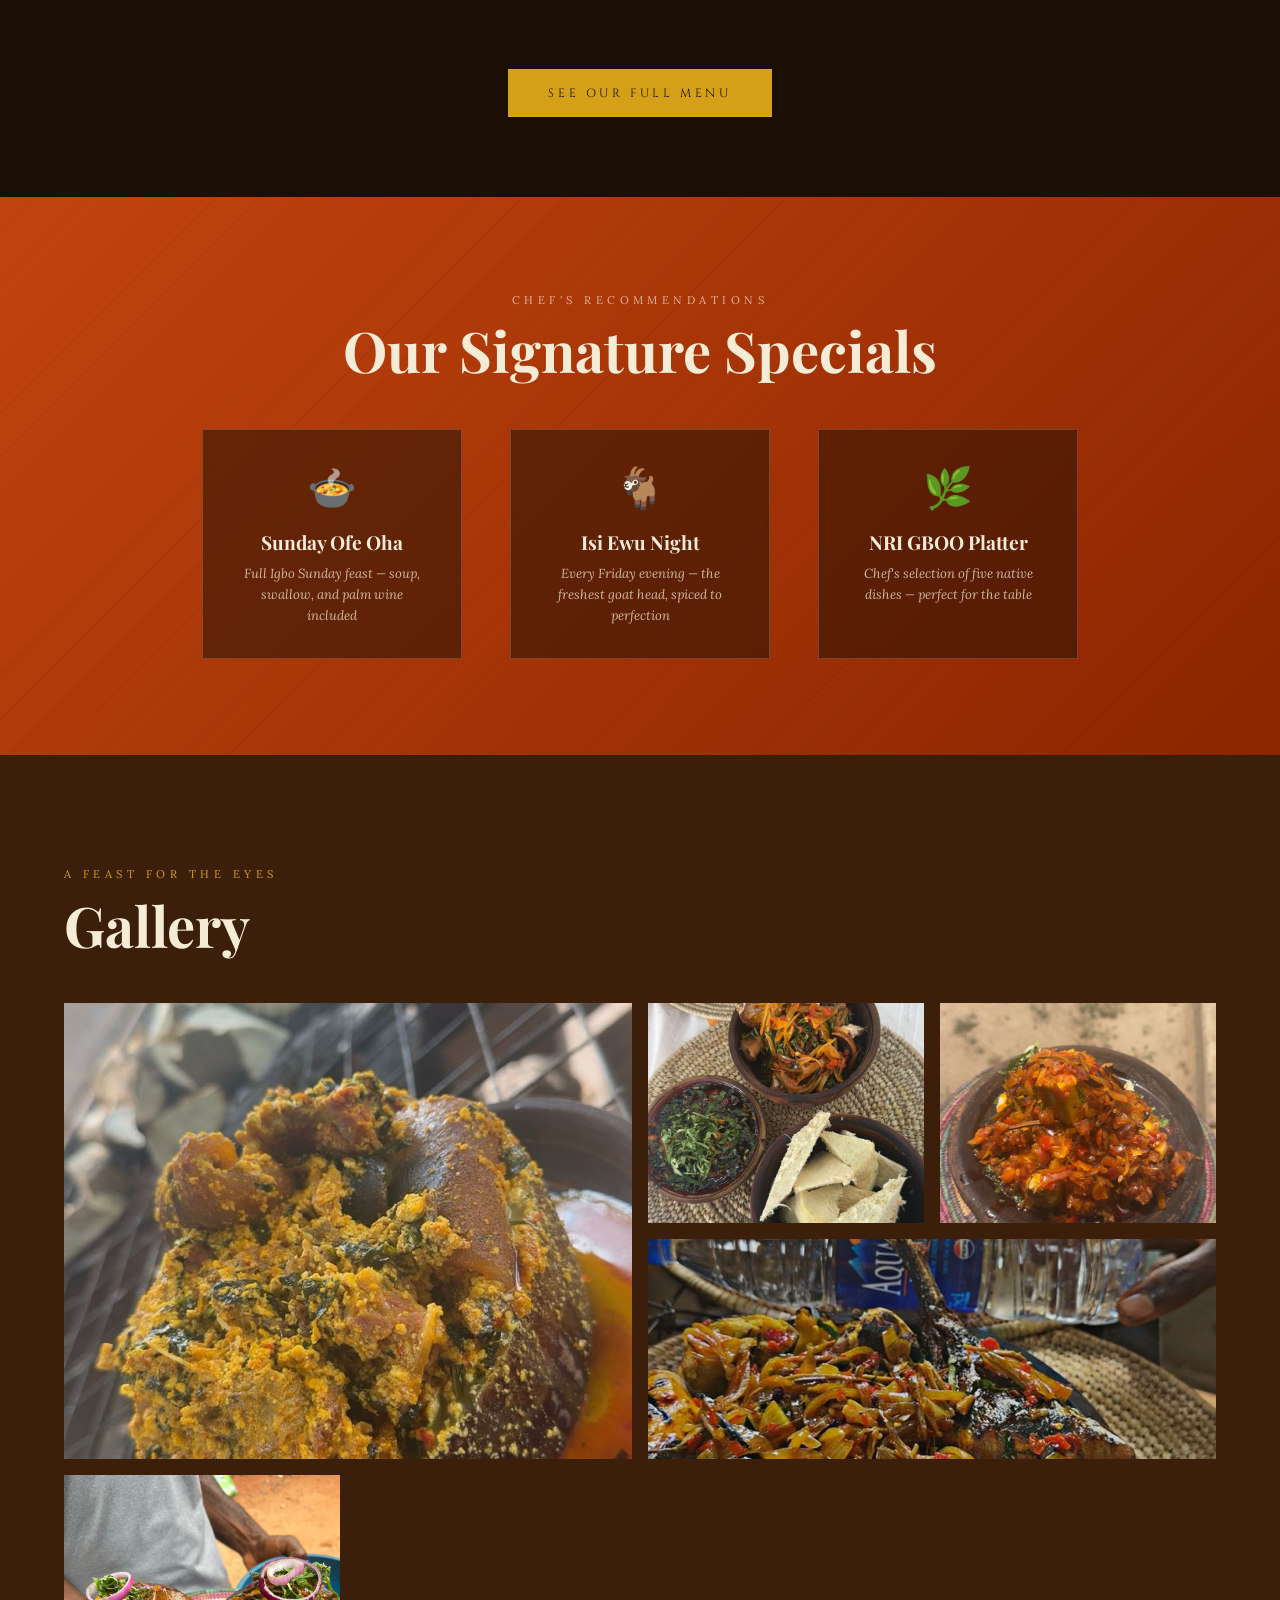
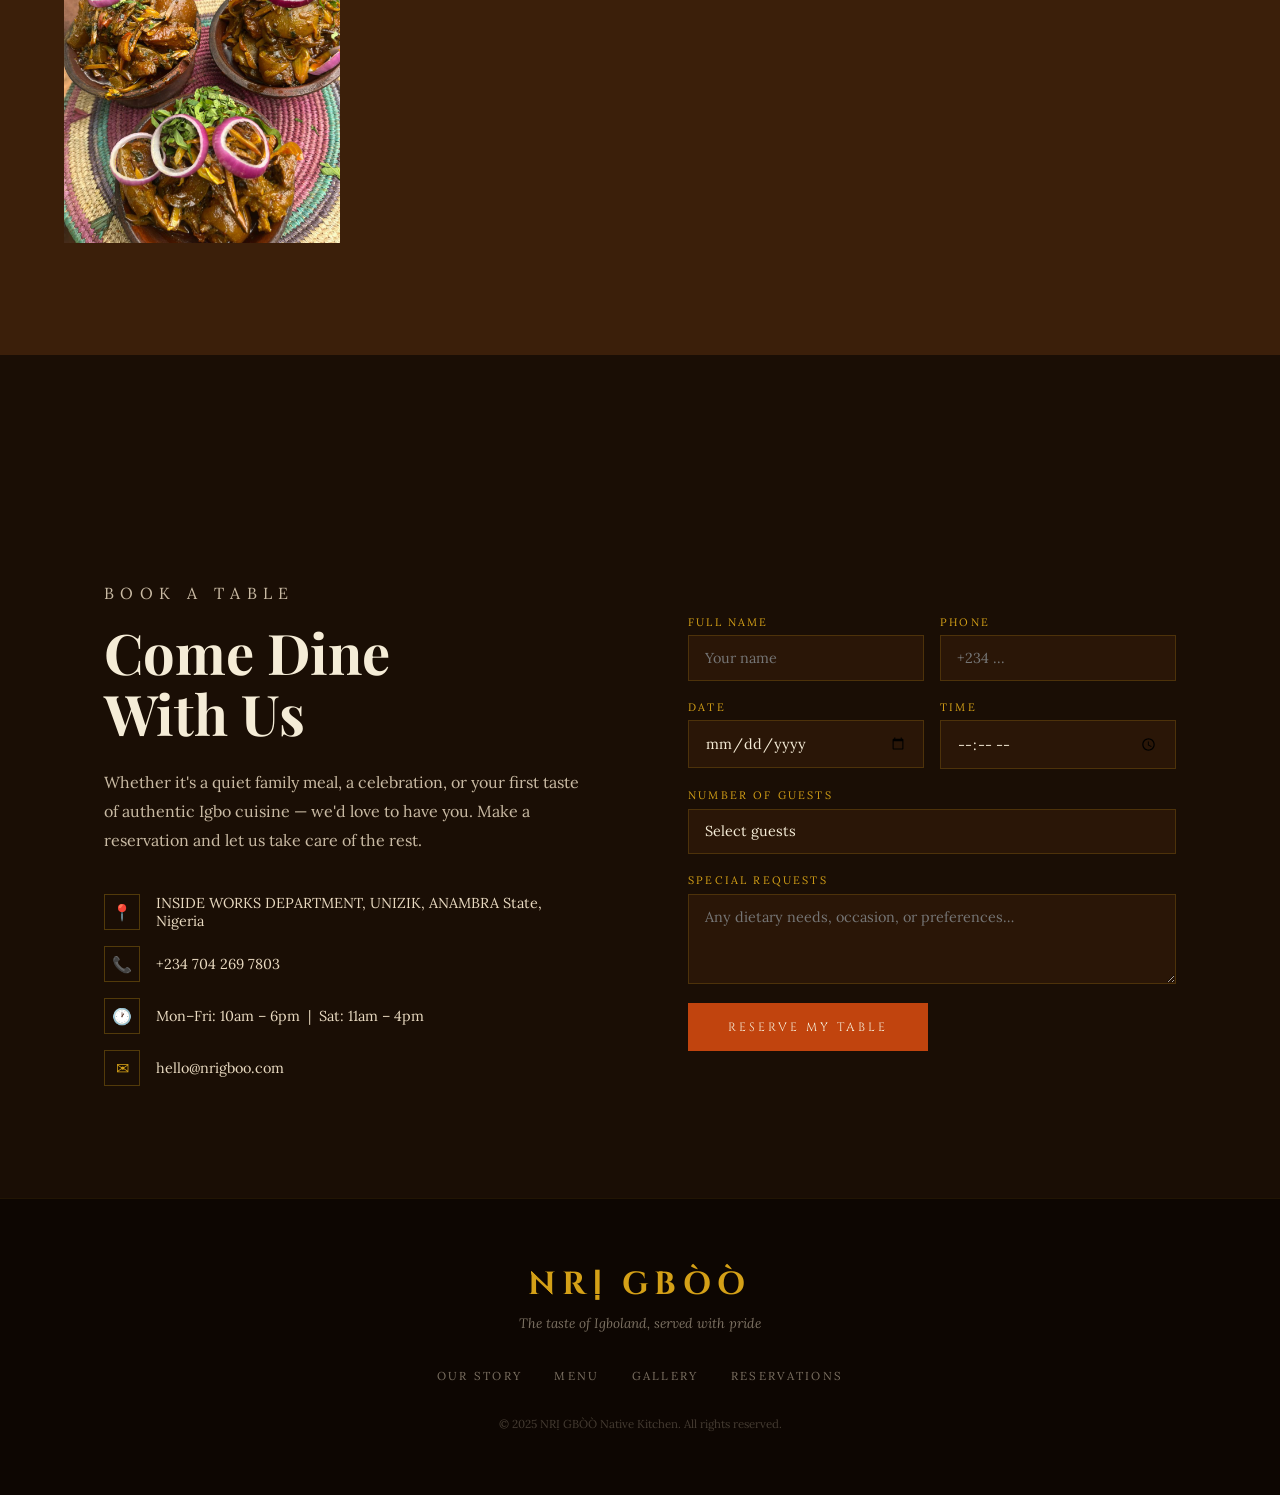
==== commit 0987a225: "add full menu page with category tabs" ====
--- a/index.html
+++ b/index.html
@@ -220,6 +220,9 @@
         </div>
     </section>
 
+    <div style="text-align: center; padding: 2rem 0 5rem;">
+        <a href="menu.html" class="hero-cta">See Our Full Menu</a>
+    </div>
     <!-- SPECIALS BANNER -->
     <section id="specials">
         <p class="section-label">Chef's Recommendations</p>
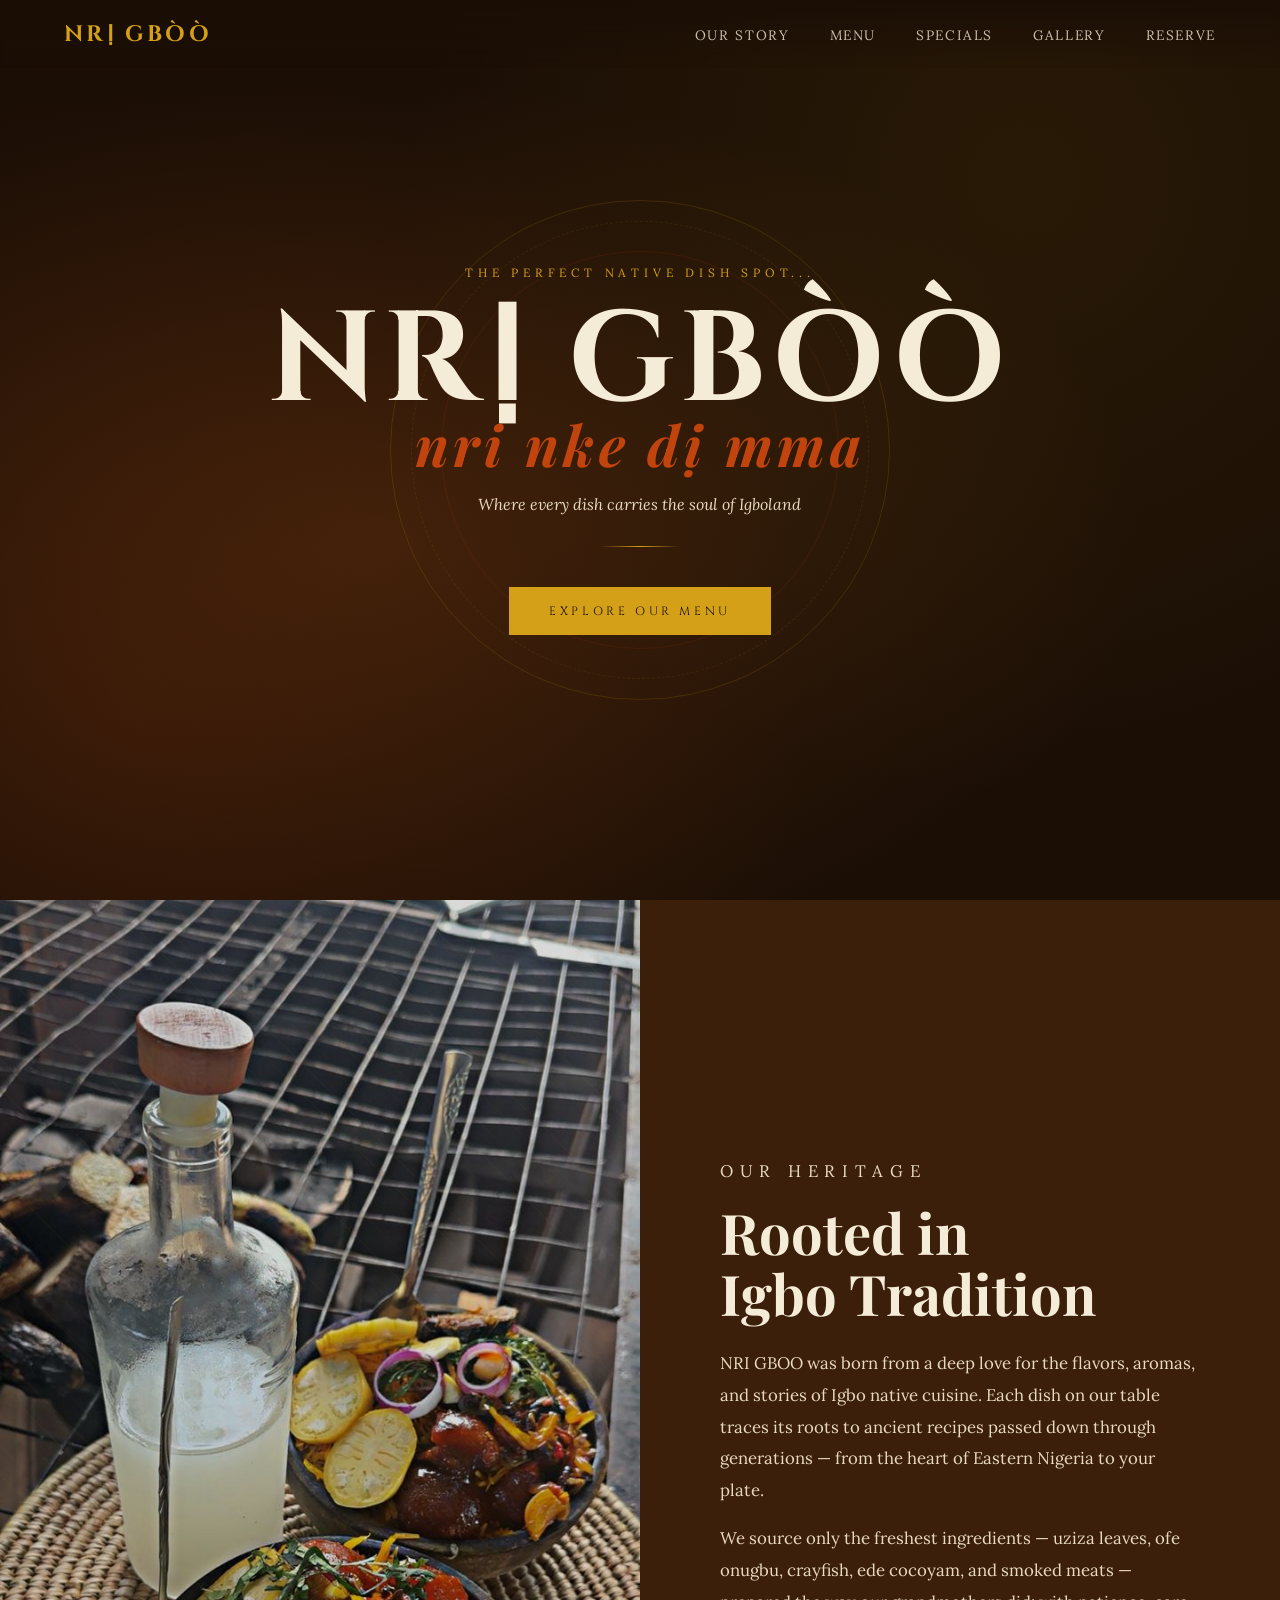
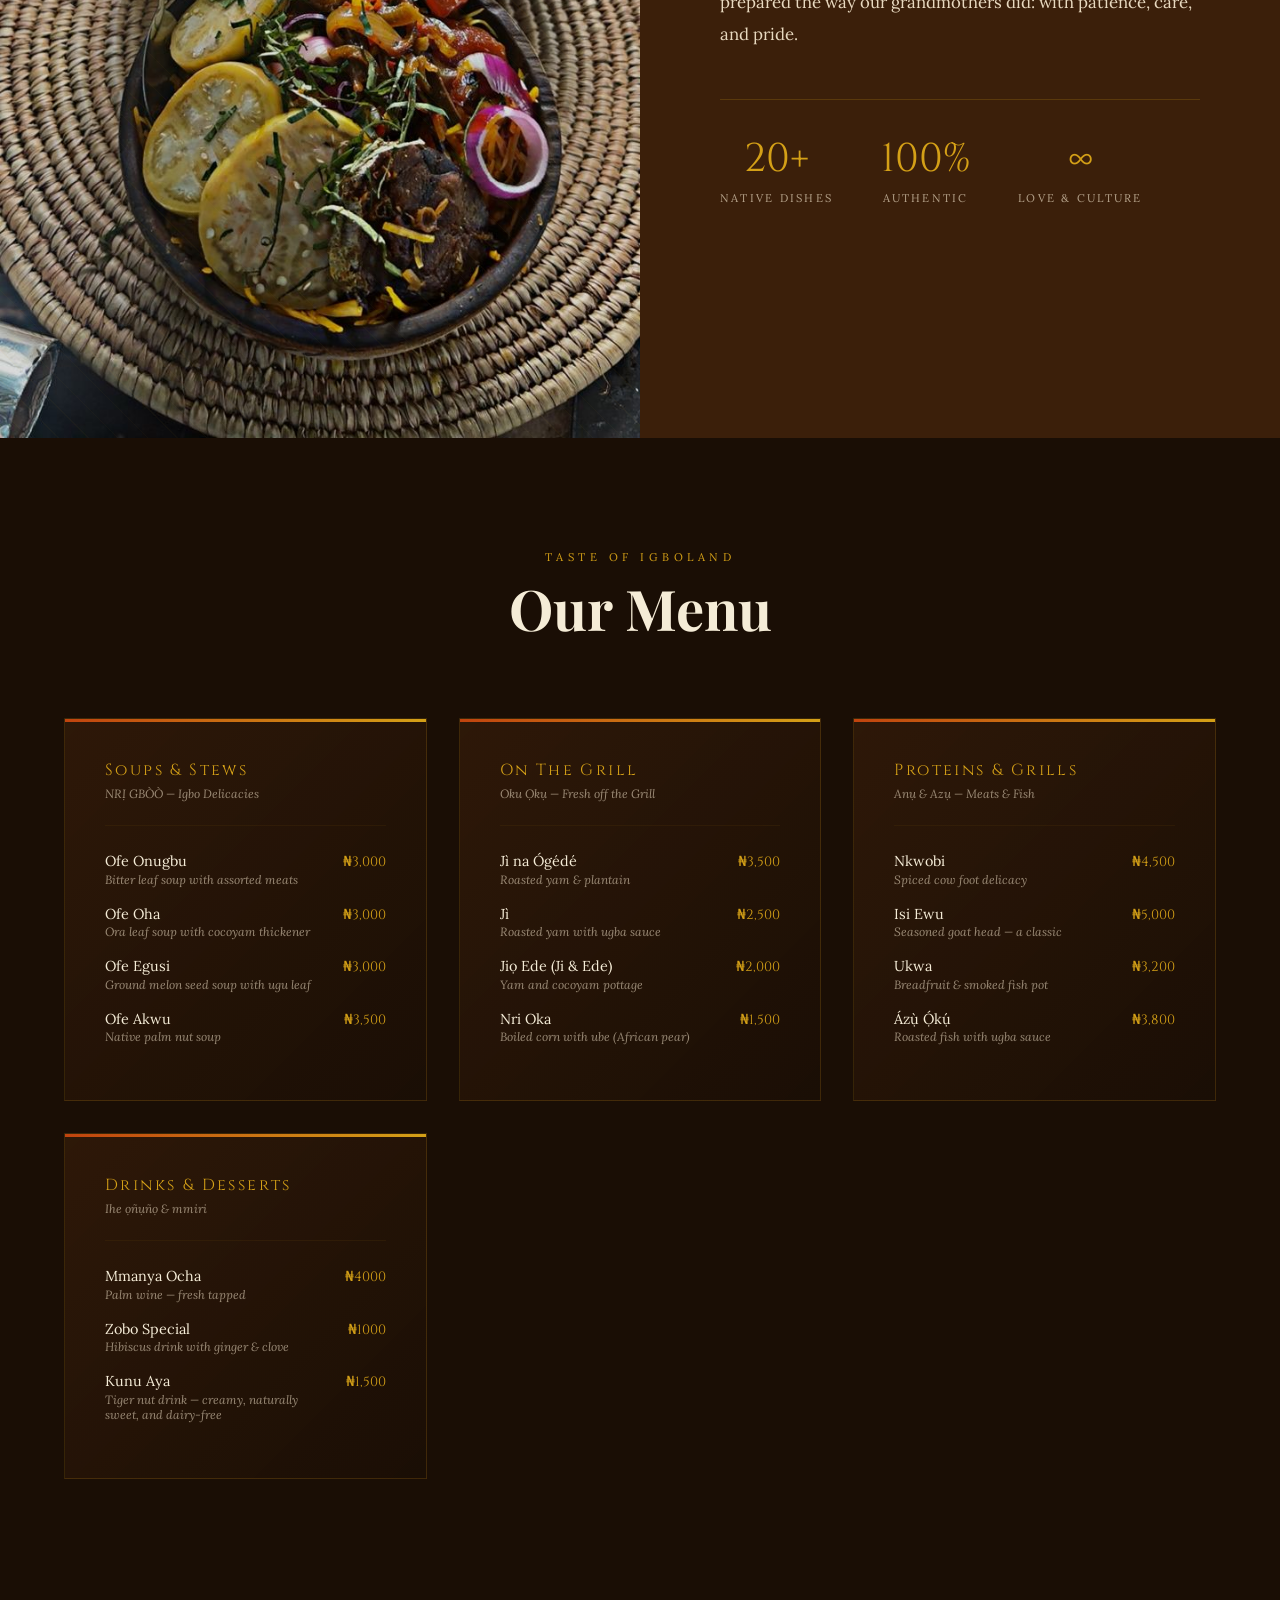
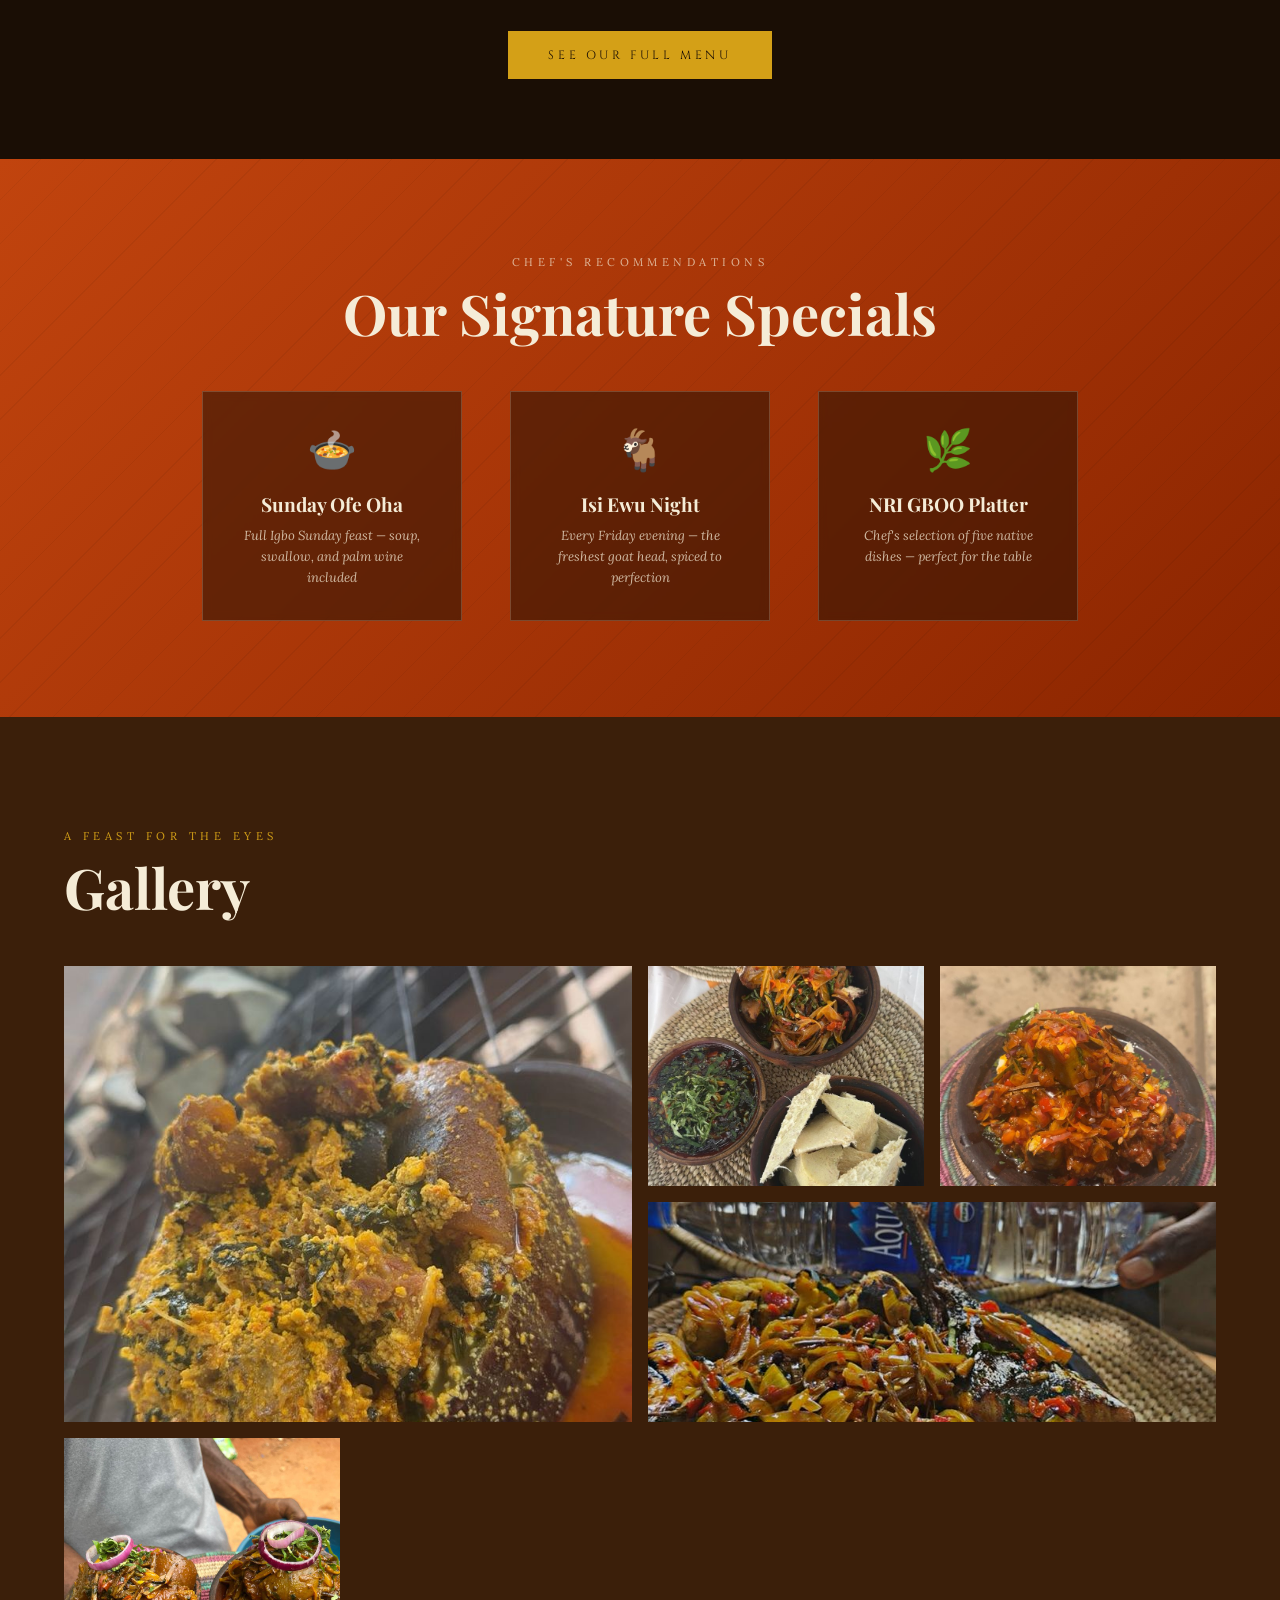
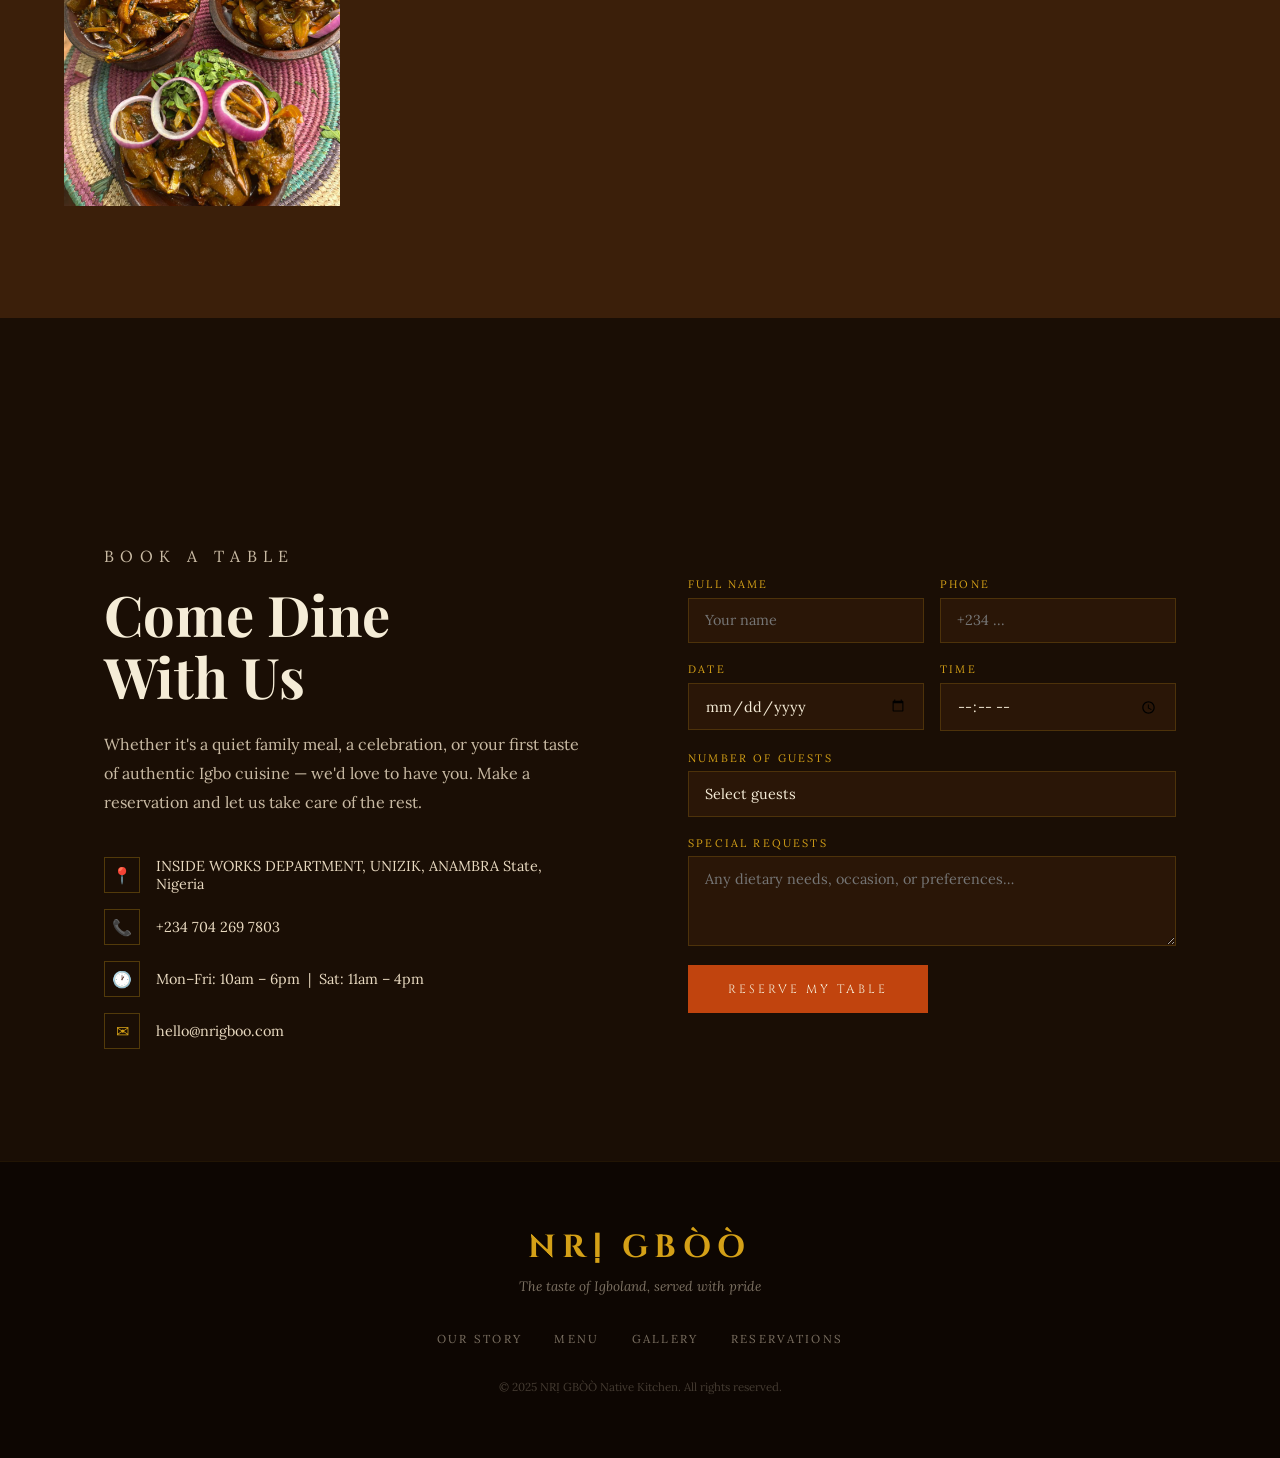
==== commit 907384ac: "updated index.html menu.html nrigboo-qrcode.html added" ====
--- a/index.html
+++ b/index.html
@@ -105,7 +105,7 @@
                 <div class="dish">
                     <div>
                         <span class="dish-name">Ofe Egusi</span>
-                        <span class="dish-desc">White soup with catfish & utazi</span>
+                        <span class="dish-desc">Ground melon seed soup with ugu leaf</span>
                     </div>
                     <span class="dish-price">₦3,000</span>
                 </div>
@@ -119,21 +119,21 @@
             </div>
 
             <div class="menu-category reveal">
-                <div class="cat-name">Swallows & Sides</div>
-                <div class="cat-subtitle">Ofe di Mma — Perfect Companions</div>
-                <div class="dish">
-                    <div>
-                        <span class="dish-name">Ede Ofe</span>
-                        <span class="dish-desc">Pounded cocoyam (ofe companion)</span>
-                    </div>
-                    <span class="dish-price">₦1,200</span>
-                </div>
-                <div class="dish">
-                    <div>
-                        <span class="dish-name">Akpu / Fufu</span>
-                        <span class="dish-desc">Fermented cassava swallow</span>
-                    </div>
-                    <span class="dish-price">₦900</span>
+                <div class="cat-name">On The Grill</div>
+                <div class="cat-subtitle">Oku Ọkụ — Fresh off the Grill</div>
+                <div class="dish">
+                    <div>
+                        <span class="dish-name">Jị̀ na Ógédé</span>
+                        <span class="dish-desc">Roasted yam & plantain</span>
+                    </div>
+                    <span class="dish-price">₦3,500</span>
+                </div>
+                <div class="dish">
+                    <div>
+                        <span class="dish-name">Jị̀</span>
+                        <span class="dish-desc">Roasted yam with ugba sauce</span>
+                    </div>
+                    <span class="dish-price">₦2,500</span>
                 </div>
                 <div class="dish">
                     <div>
@@ -177,8 +177,8 @@
                 </div>
                 <div class="dish">
                     <div>
-                        <span class="dish-name">Oporo Anọ</span>
-                        <span class="dish-desc">Grilled snail with uziza dip</span>
+                        <span class="dish-name">Ázụ̀ Ọ́kụ́</span>
+                        <span class="dish-desc">Roasted fish with ugba sauce</span>
                     </div>
                     <span class="dish-price">₦3,800</span>
                 </div>
@@ -192,28 +192,21 @@
                         <span class="dish-name">Mmanya Ocha</span>
                         <span class="dish-desc">Palm wine — fresh tapped</span>
                     </div>
-                    <span class="dish-price">₦800</span>
+                    <span class="dish-price">₦4000</span>
                 </div>
                 <div class="dish">
                     <div>
                         <span class="dish-name">Zobo Special</span>
                         <span class="dish-desc">Hibiscus drink with ginger & clove</span>
                     </div>
-                    <span class="dish-price">₦700</span>
-                </div>
-                <div class="dish">
-                    <div>
-                        <span class="dish-name">Ekpa Ose</span>
-                        <span class="dish-desc">Native groundnut brittle</span>
-                    </div>
-                    <span class="dish-price">₦500</span>
-                </div>
-                <div class="dish">
-                    <div>
-                        <span class="dish-name">Akara Mmiri</span>
-                        <span class="dish-desc">Bean cakes with pepper sauce</span>
-                    </div>
-                    <span class="dish-price">₦1,000</span>
+                    <span class="dish-price">₦1000</span>
+                </div>
+                <div class="dish">
+                    <div>
+                        <span class="dish-name">Kunu Aya</span>
+                        <span class="dish-desc">Tiger nut drink — creamy, naturally sweet, and dairy-free</span>
+                    </div>
+                    <span class="dish-price">₦1,500</span>
                 </div>
             </div>
 
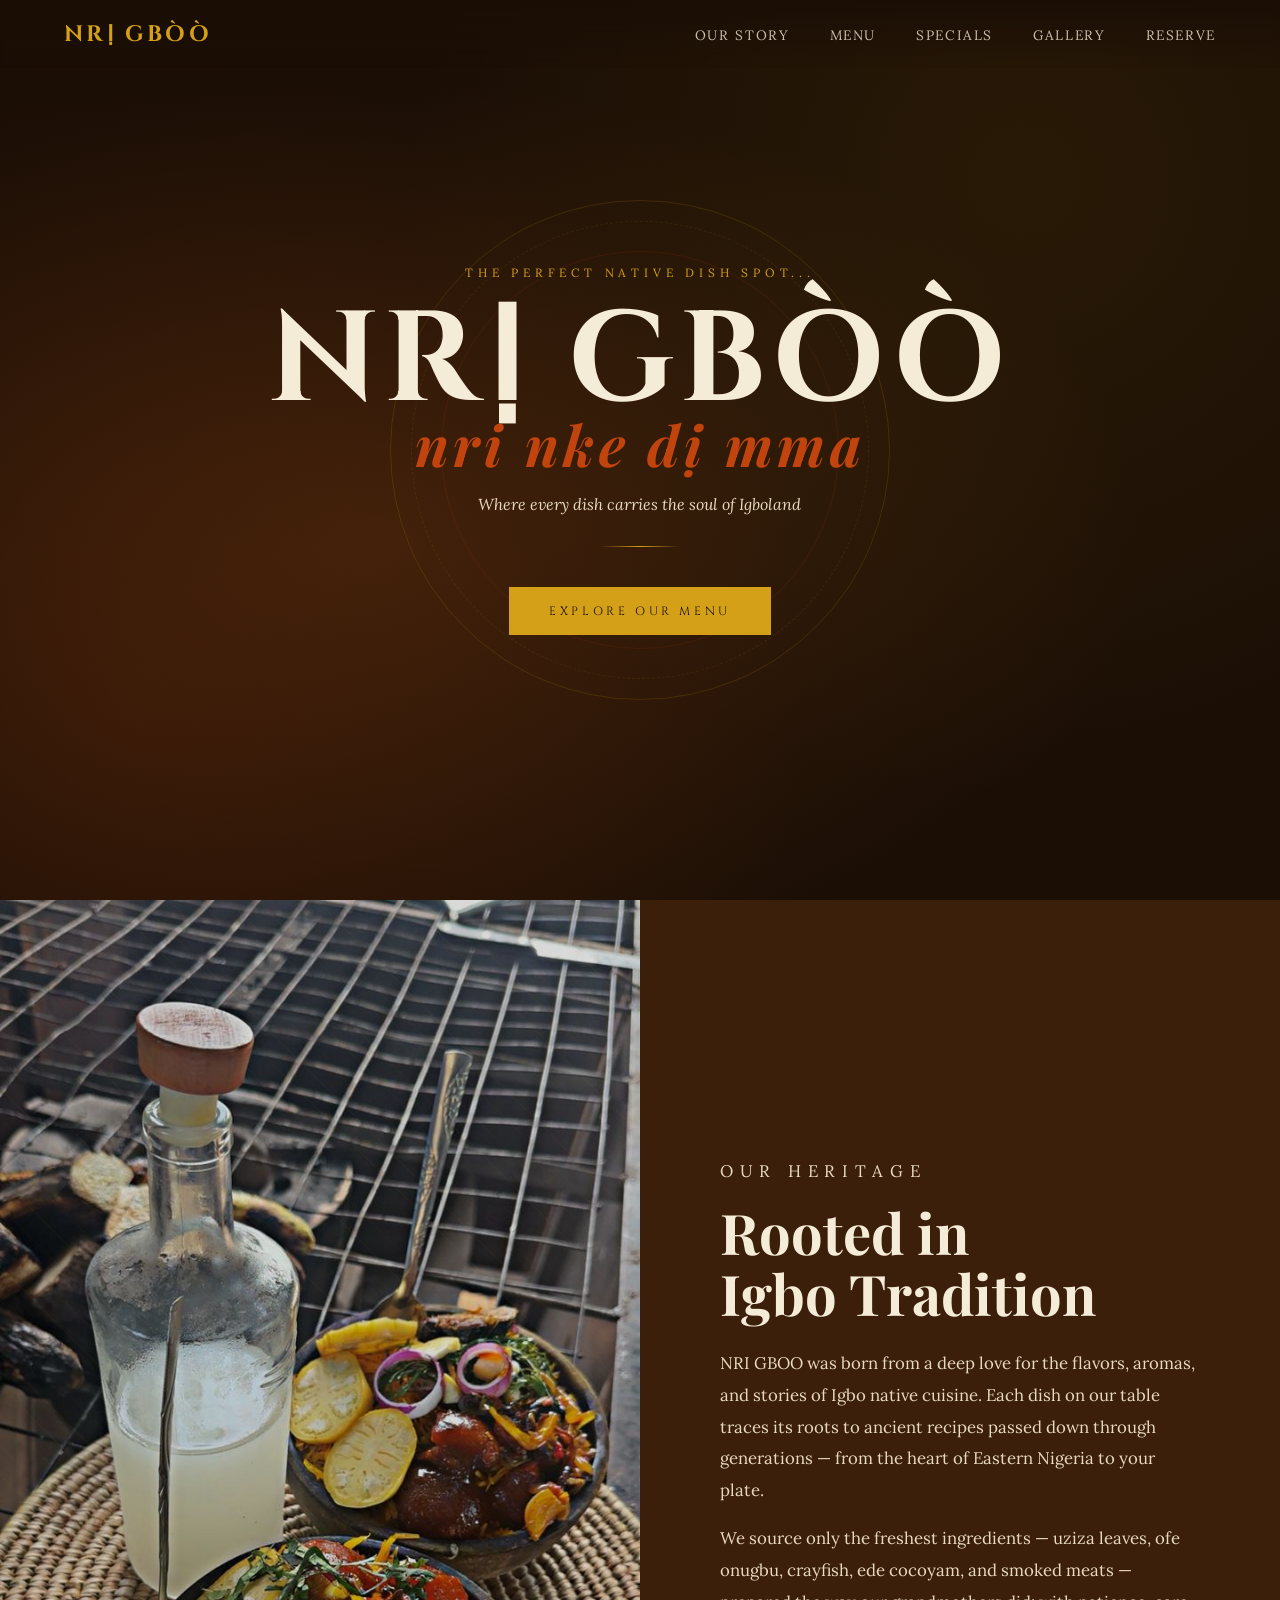
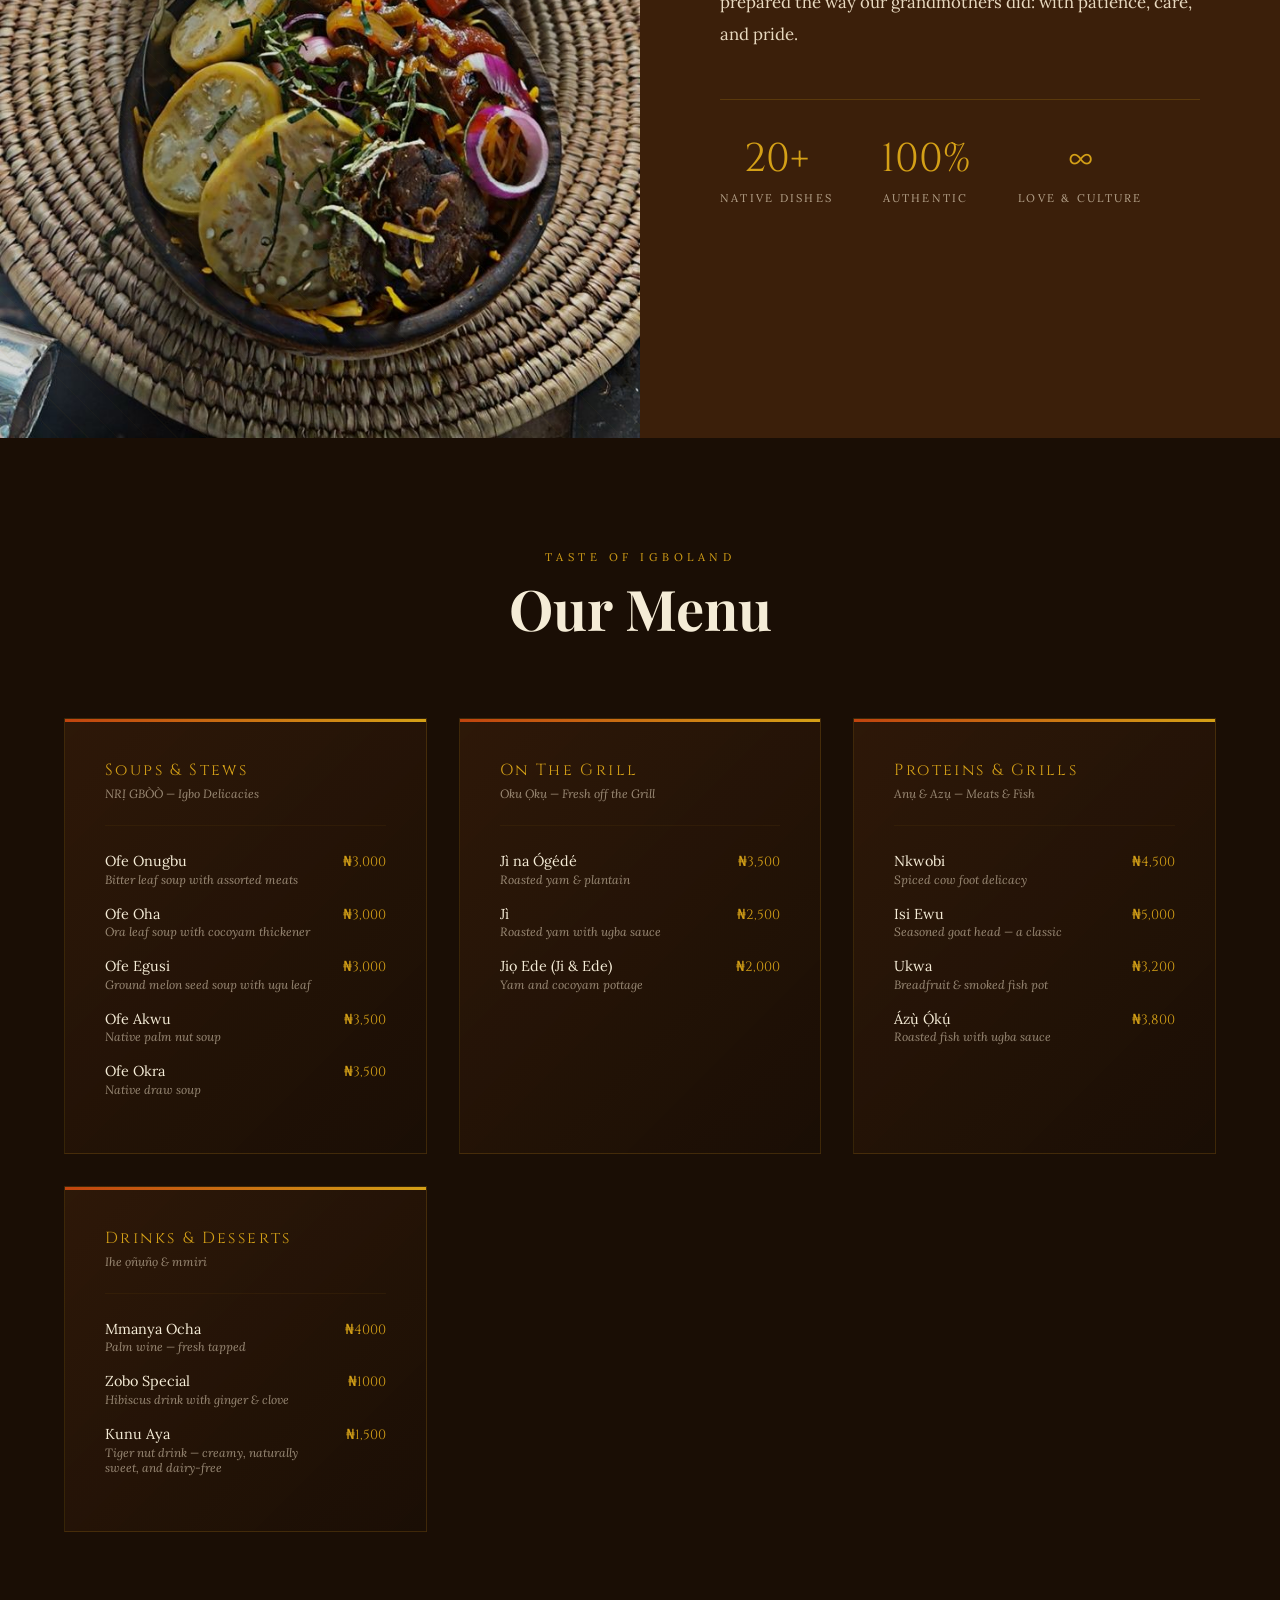
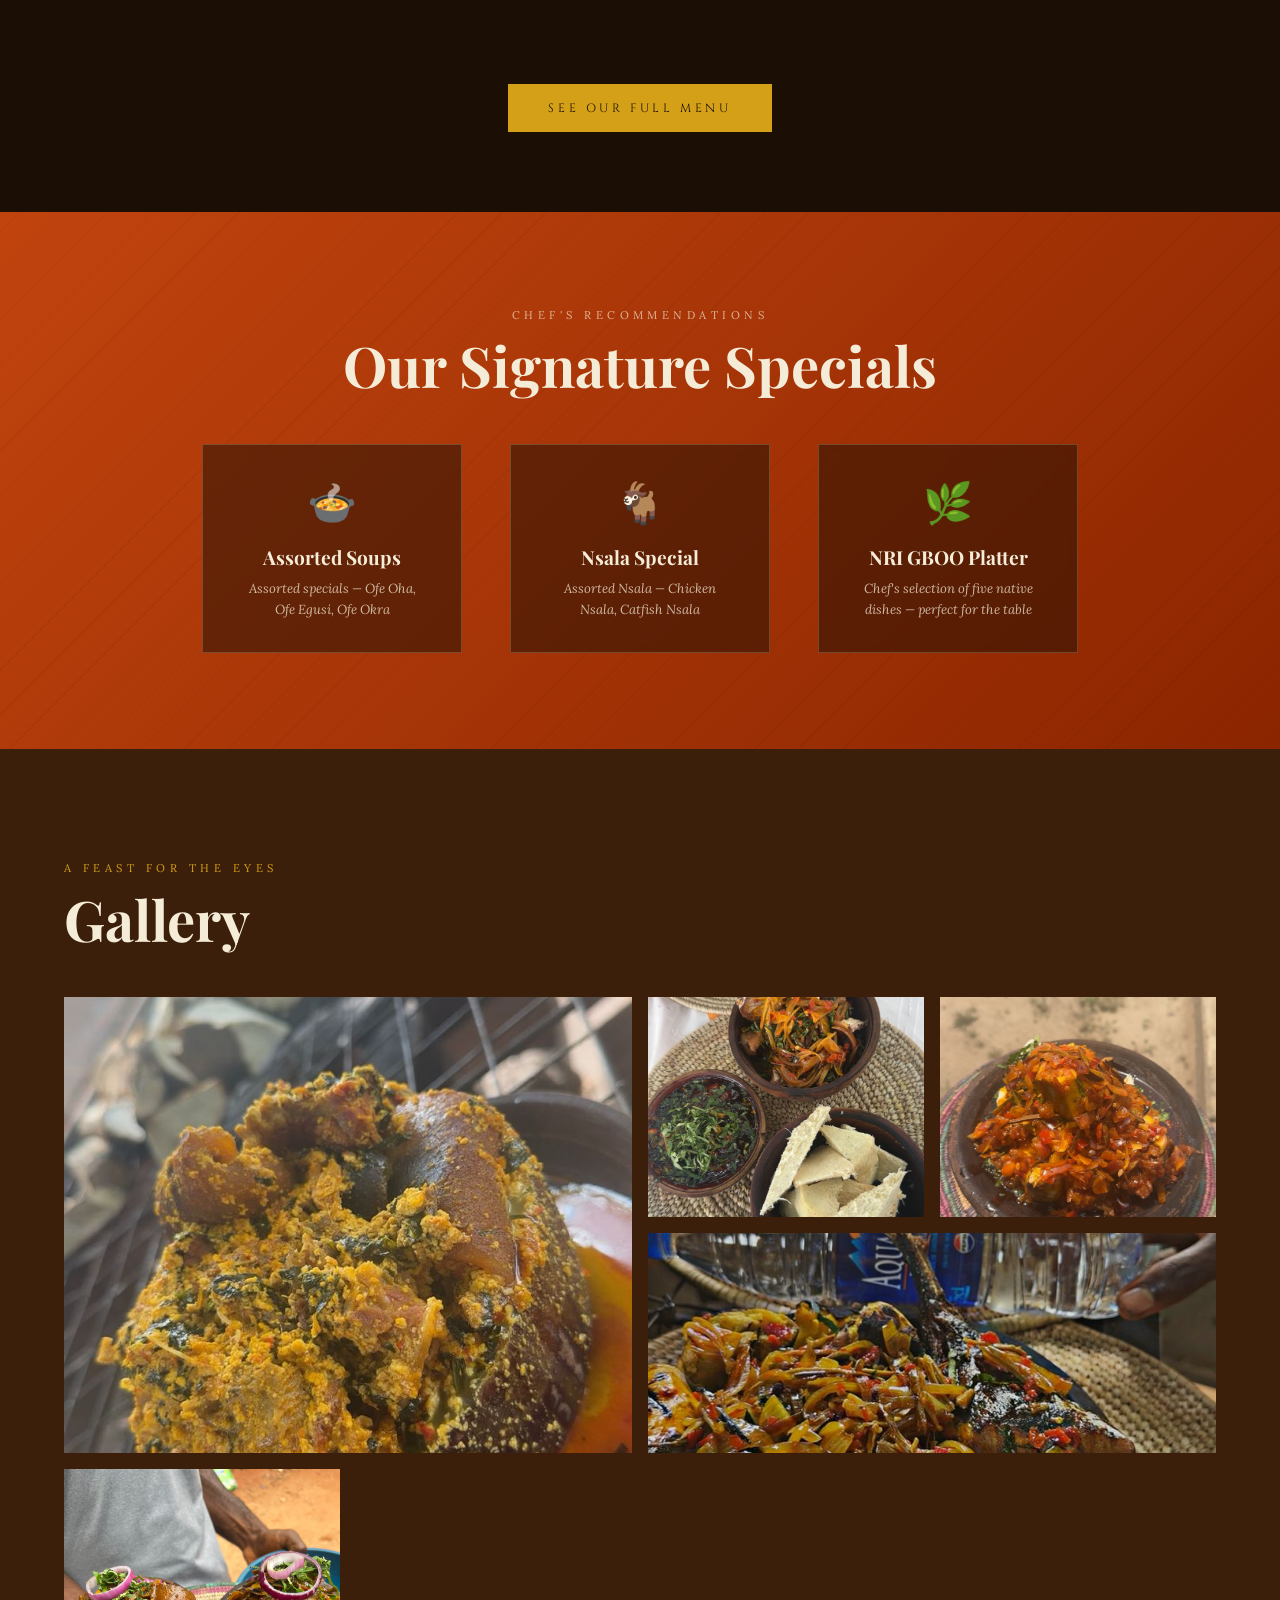
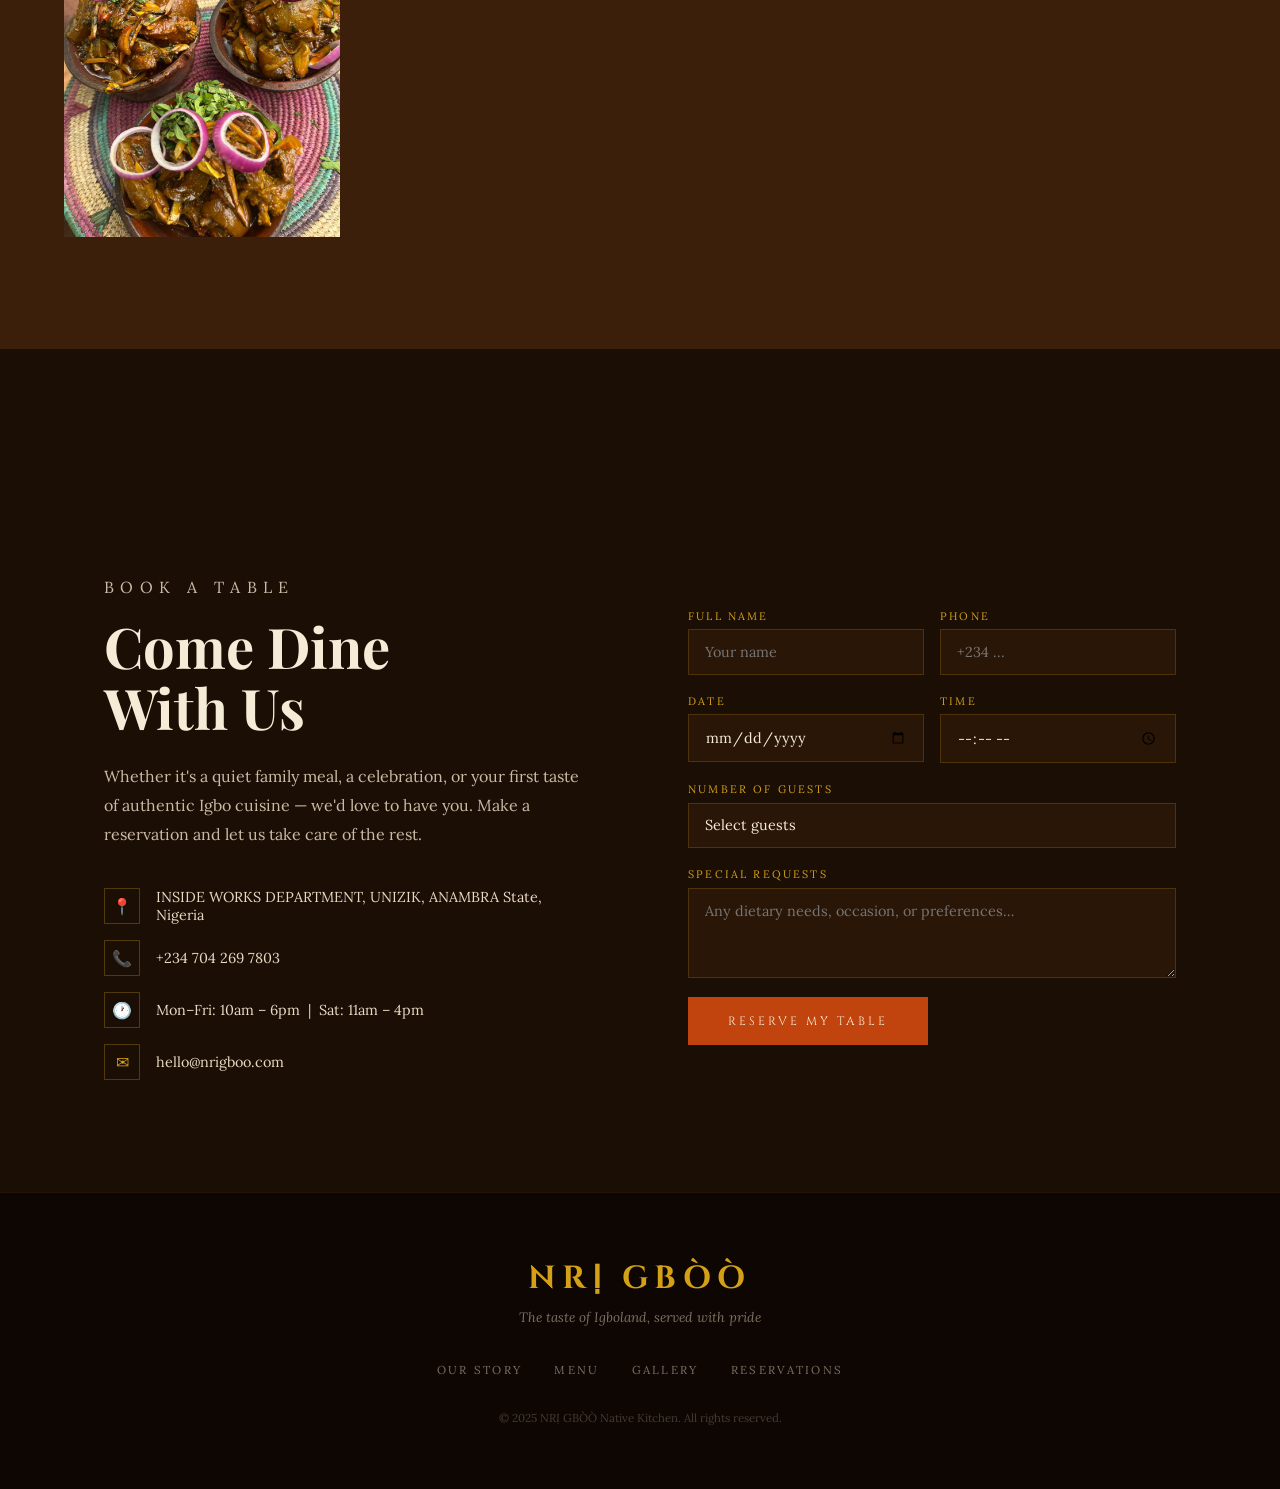
==== commit 6370fa34: "udpated index.html menu.html" ====
--- a/index.html
+++ b/index.html
@@ -116,6 +116,13 @@
                     </div>
                     <span class="dish-price">₦3,500</span>
                 </div>
+                <div class="dish">
+                    <div>
+                        <span class="dish-name">Ofe Okra</span>
+                        <span class="dish-desc">Native draw soup</span>
+                    </div>
+                    <span class="dish-price">₦3,500</span>
+                </div>
             </div>
 
             <div class="menu-category reveal">
@@ -141,13 +148,6 @@
                         <span class="dish-desc">Yam and cocoyam pottage</span>
                     </div>
                     <span class="dish-price">₦2,000</span>
-                </div>
-                <div class="dish">
-                    <div>
-                        <span class="dish-name">Nri Oka</span>
-                        <span class="dish-desc">Boiled corn with ube (African pear)</span>
-                    </div>
-                    <span class="dish-price">₦1,500</span>
                 </div>
             </div>
 
@@ -223,13 +223,13 @@
         <div class="specials-grid">
             <div class="special-item reveal">
                 <div class="special-icon">🍲</div>
-                <div class="special-name">Sunday Ofe Oha</div>
-                <div class="special-desc">Full Igbo Sunday feast — soup, swallow, and palm wine included</div>
+                <div class="special-name">Assorted Soups</div>
+                <div class="special-desc">Assorted specials — Ofe Oha, Ofe Egusi, Ofe Okra</div>
             </div>
             <div class="special-item reveal">
                 <div class="special-icon">🐐</div>
-                <div class="special-name">Isi Ewu Night</div>
-                <div class="special-desc">Every Friday evening — the freshest goat head, spiced to perfection</div>
+                <div class="special-name">Nsala Special</div>
+                <div class="special-desc">Assorted Nsala — Chicken Nsala, Catfish Nsala</div>
             </div>
             <div class="special-item reveal">
                 <div class="special-icon">🌿</div>
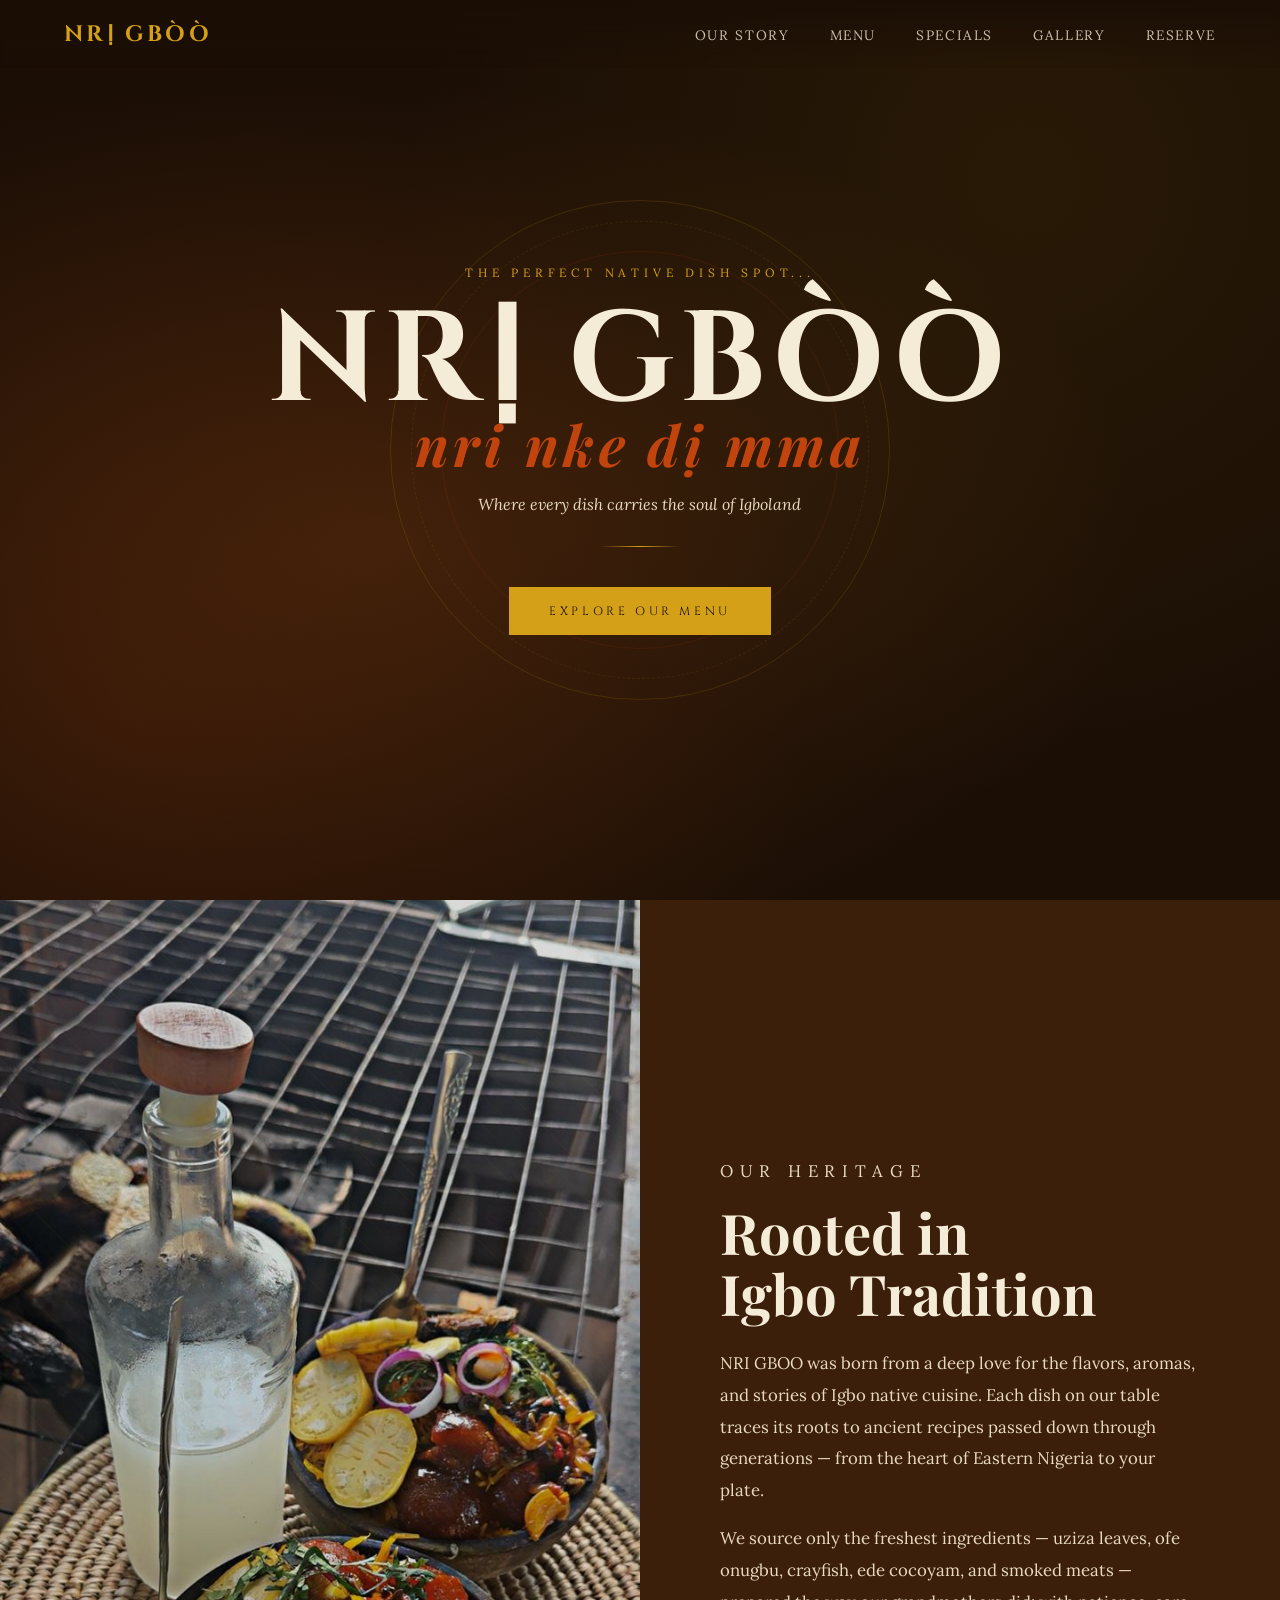
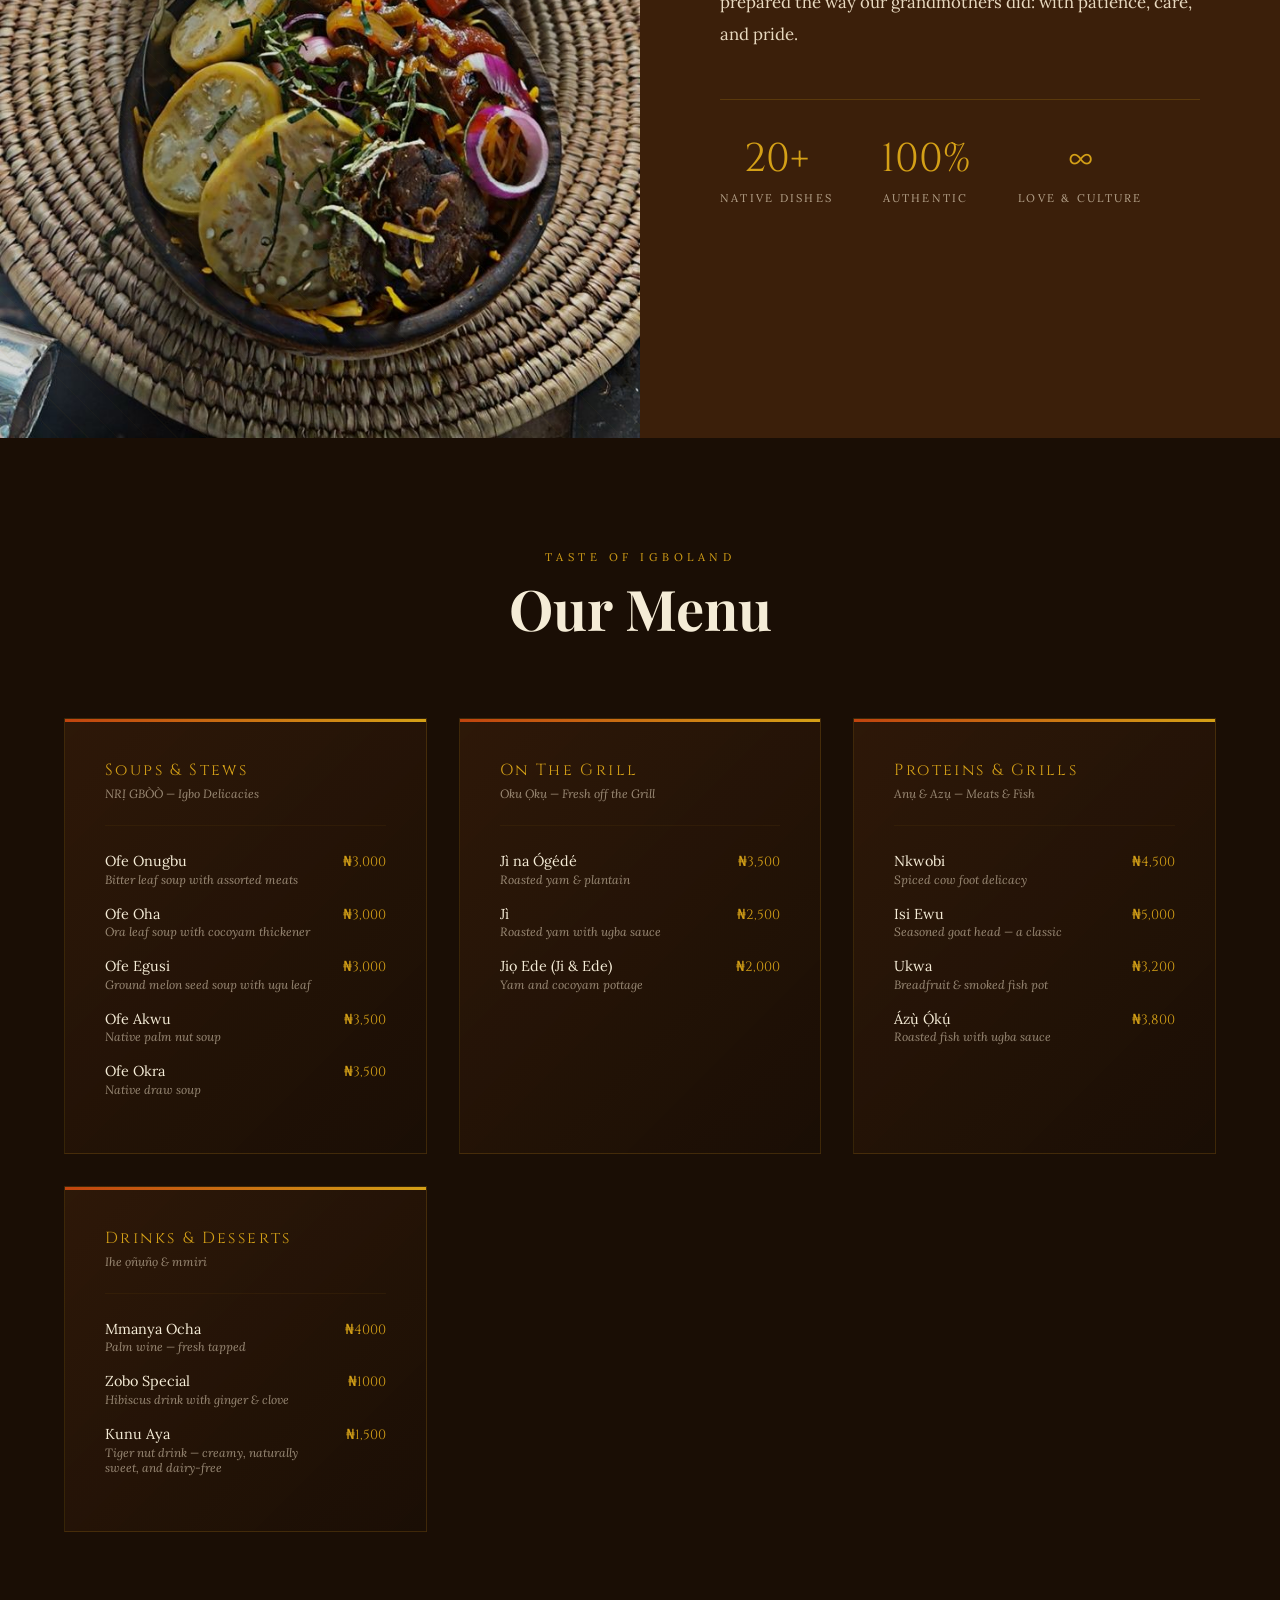
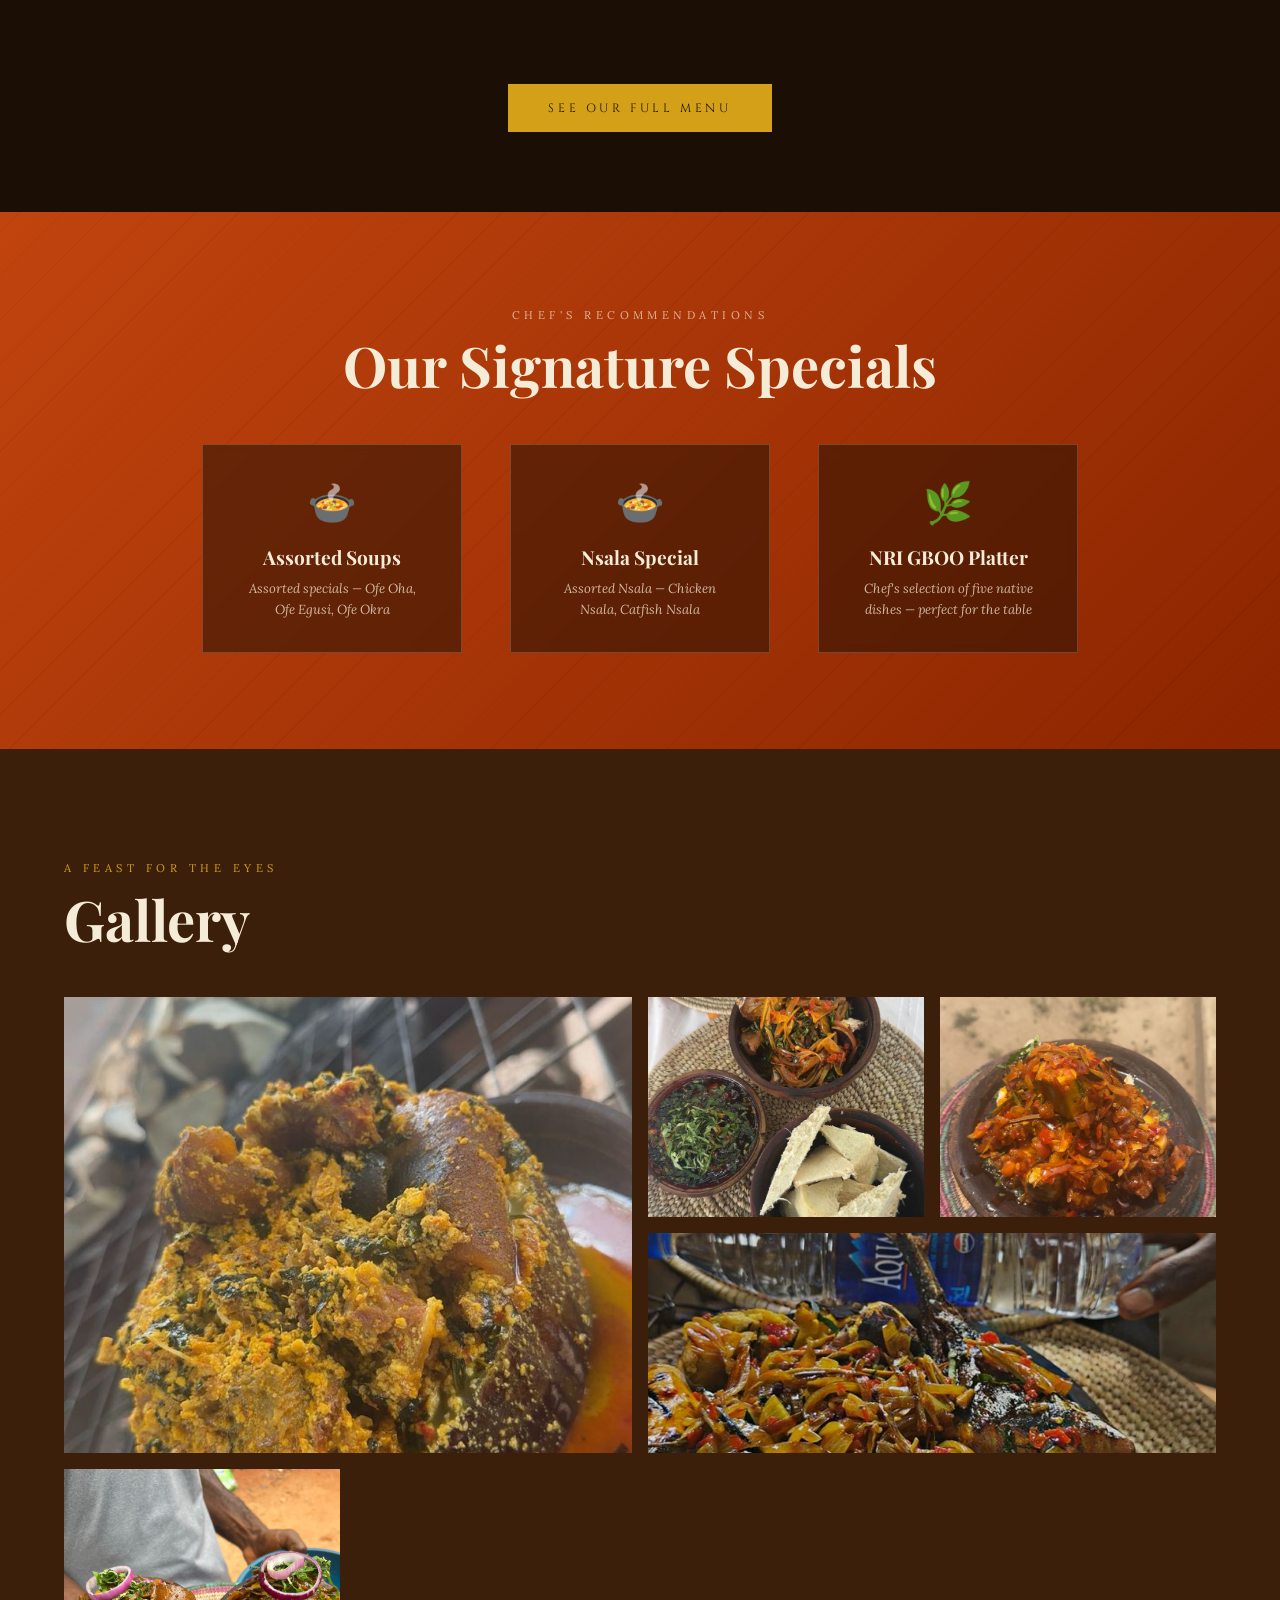
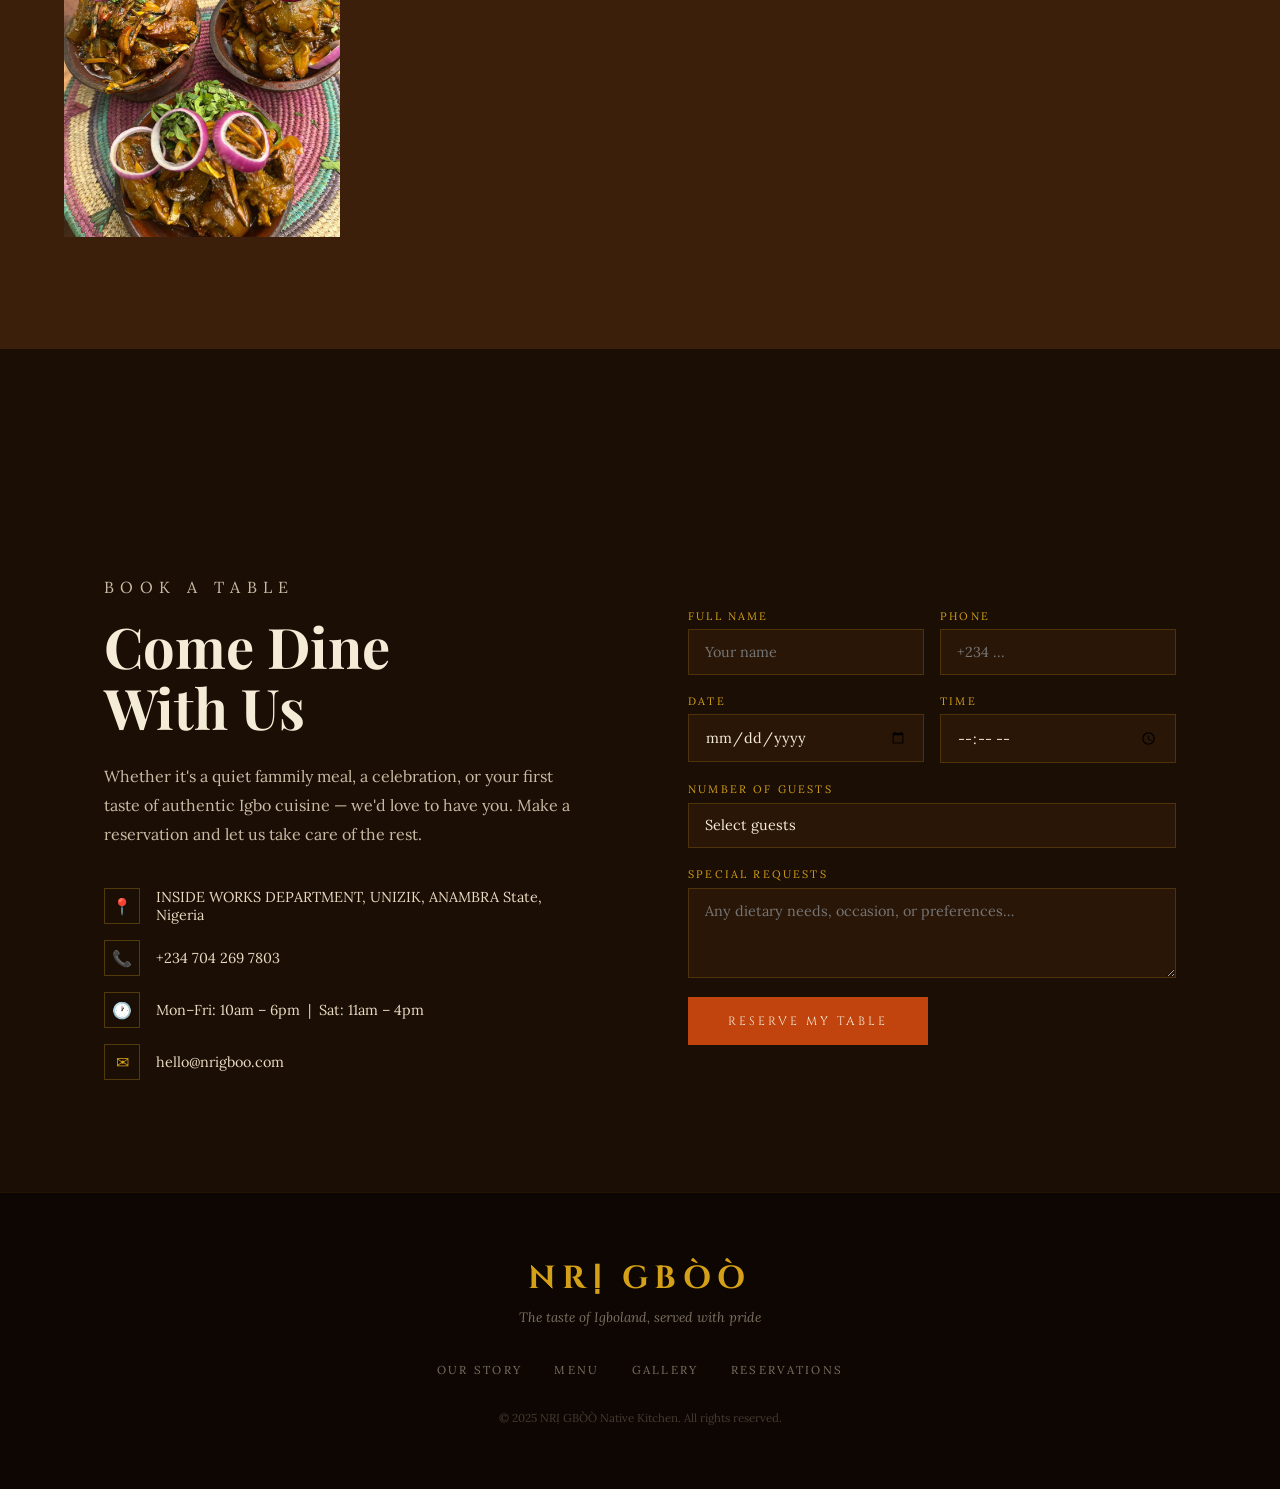
==== commit 8cbbdfd8: "fresh start - all files intact" ====
--- a/index.html
+++ b/index.html
@@ -227,7 +227,7 @@
                 <div class="special-desc">Assorted specials — Ofe Oha, Ofe Egusi, Ofe Okra</div>
             </div>
             <div class="special-item reveal">
-                <div class="special-icon">🐐</div>
+                <div class="special-icon">🍲</div>
                 <div class="special-name">Nsala Special</div>
                 <div class="special-desc">Assorted Nsala — Chicken Nsala, Catfish Nsala</div>
             </div>
@@ -286,7 +286,7 @@
                 <p class="section-label">Book a Table</p>
                 <h2 class="section-title">Come Dine<br />With Us</h2>
                 <p>
-                    Whether it's a quiet family meal, a celebration, or your first taste of authentic Igbo cuisine —
+                    Whether it's a quiet fammily meal, a celebration, or your first taste of authentic Igbo cuisine —
                     we'd love to have you. Make a reservation and let us take care of the rest.
                 </p>
                 <ul class="contact-list">
@@ -344,10 +344,7 @@
                     <label>Special Requests</label>
                     <textarea placeholder="Any dietary needs, occasion, or preferences…"></textarea>
                 </div>
-                <button class="submit-btn"
-                    onclick="alert('Thank you! Your reservation request has been received. We will confirm shortly.')">
-                    Reserve My Table
-                </button>
+                <button class="submit-btn" onclick="sendToWhatsApp()"> Reserve My Table</button>
             </div>
         </div>
     </section>
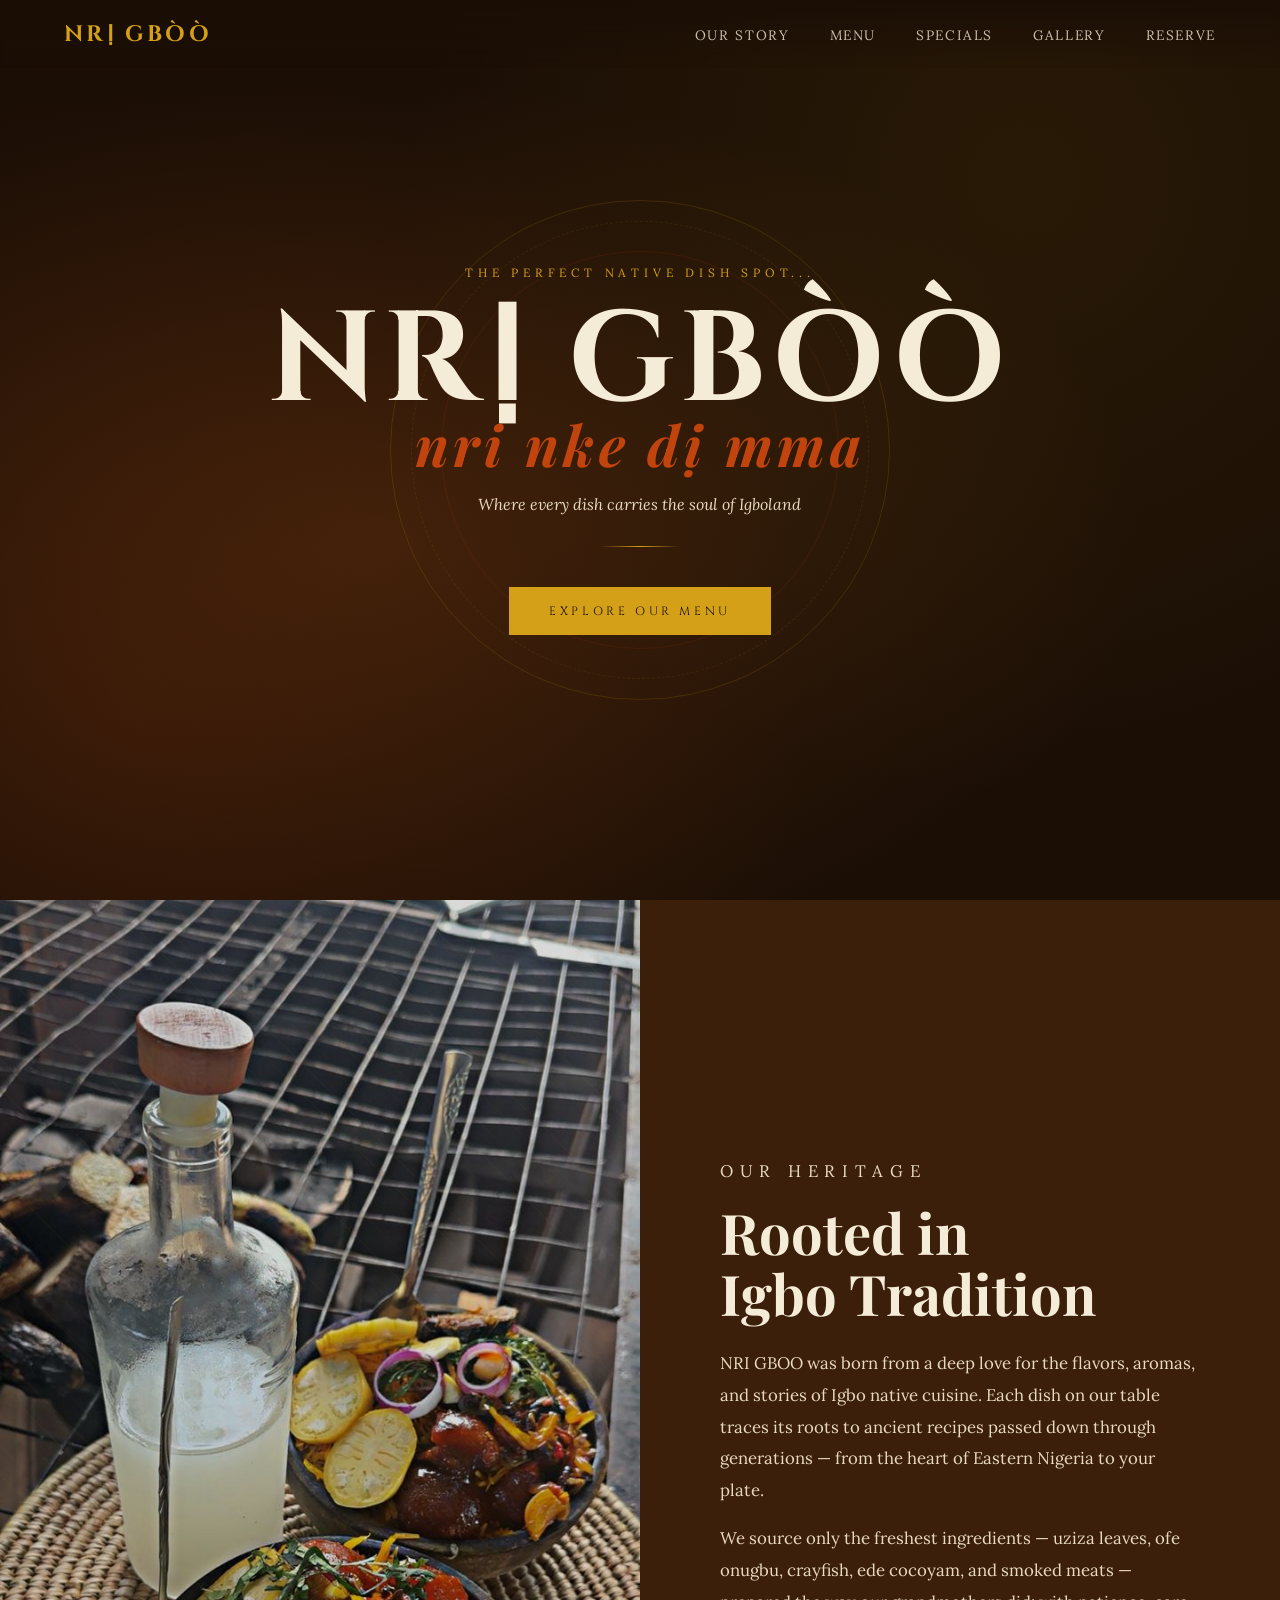
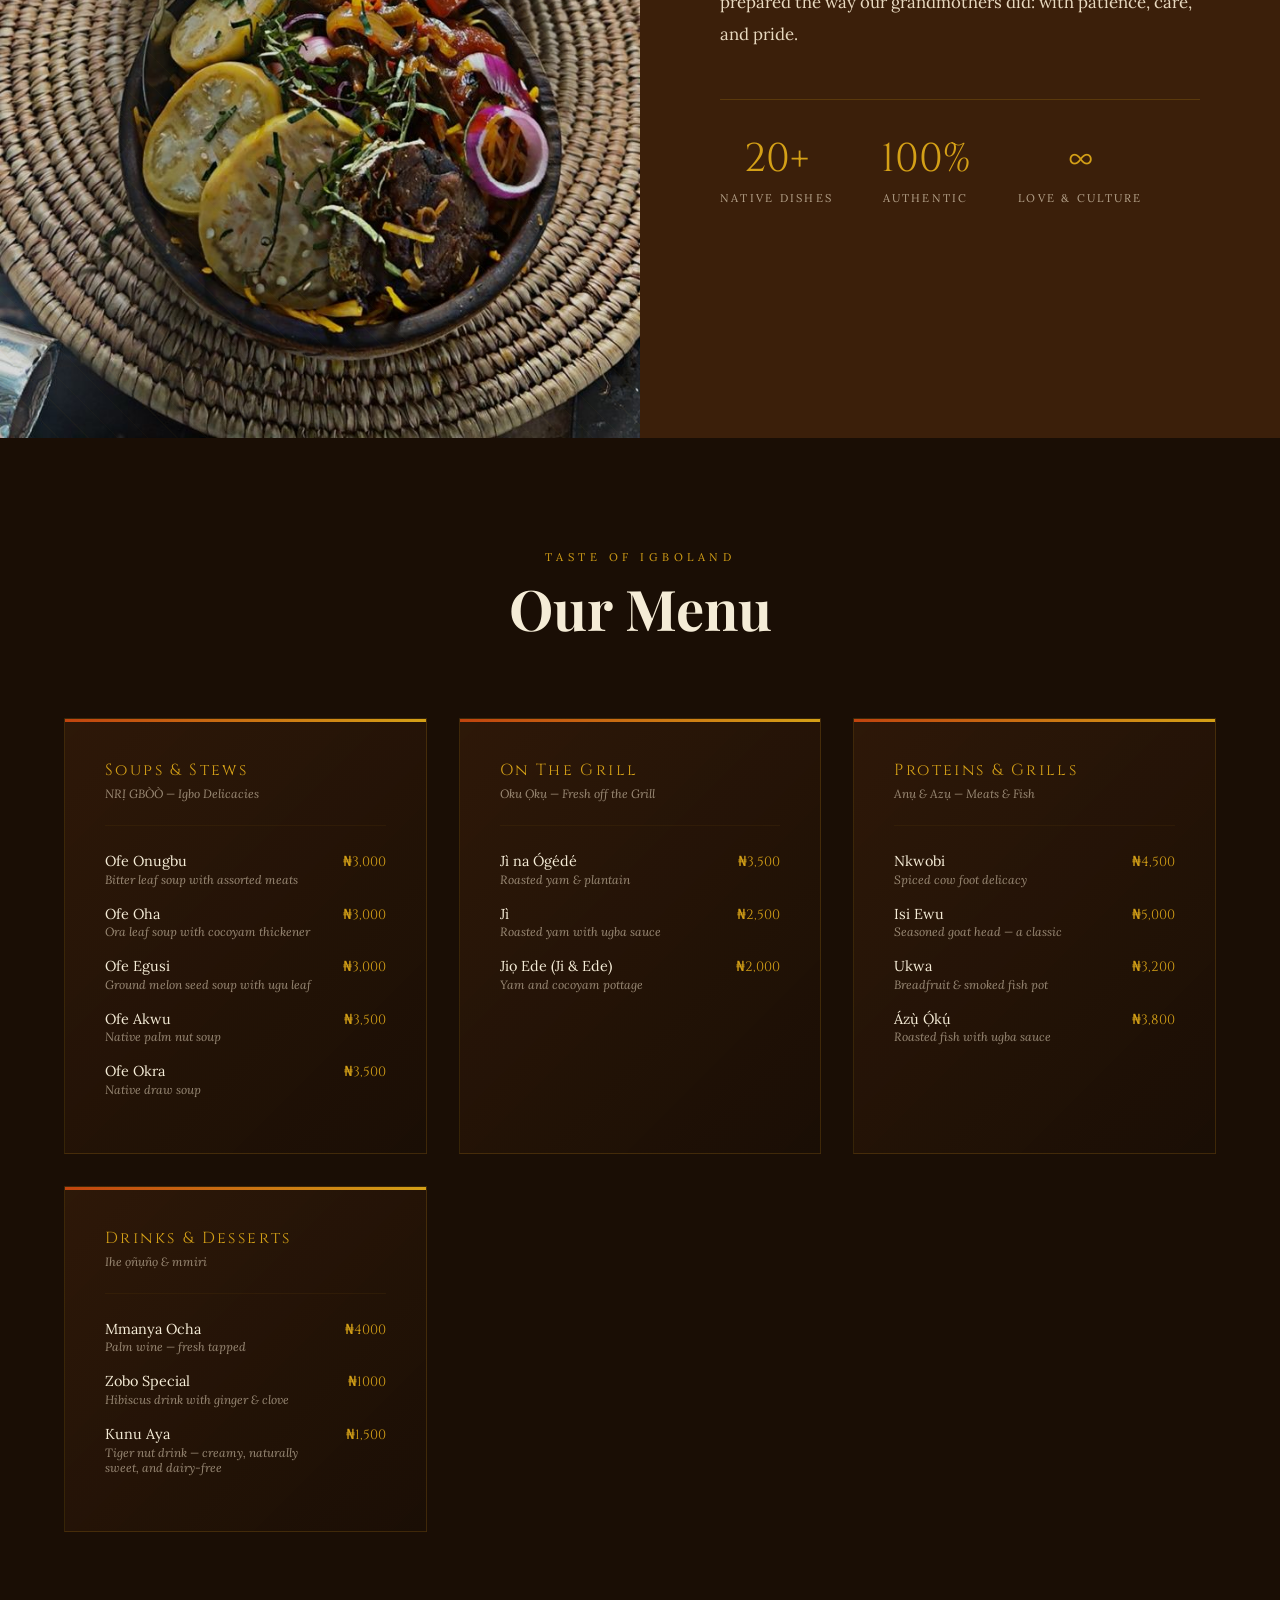
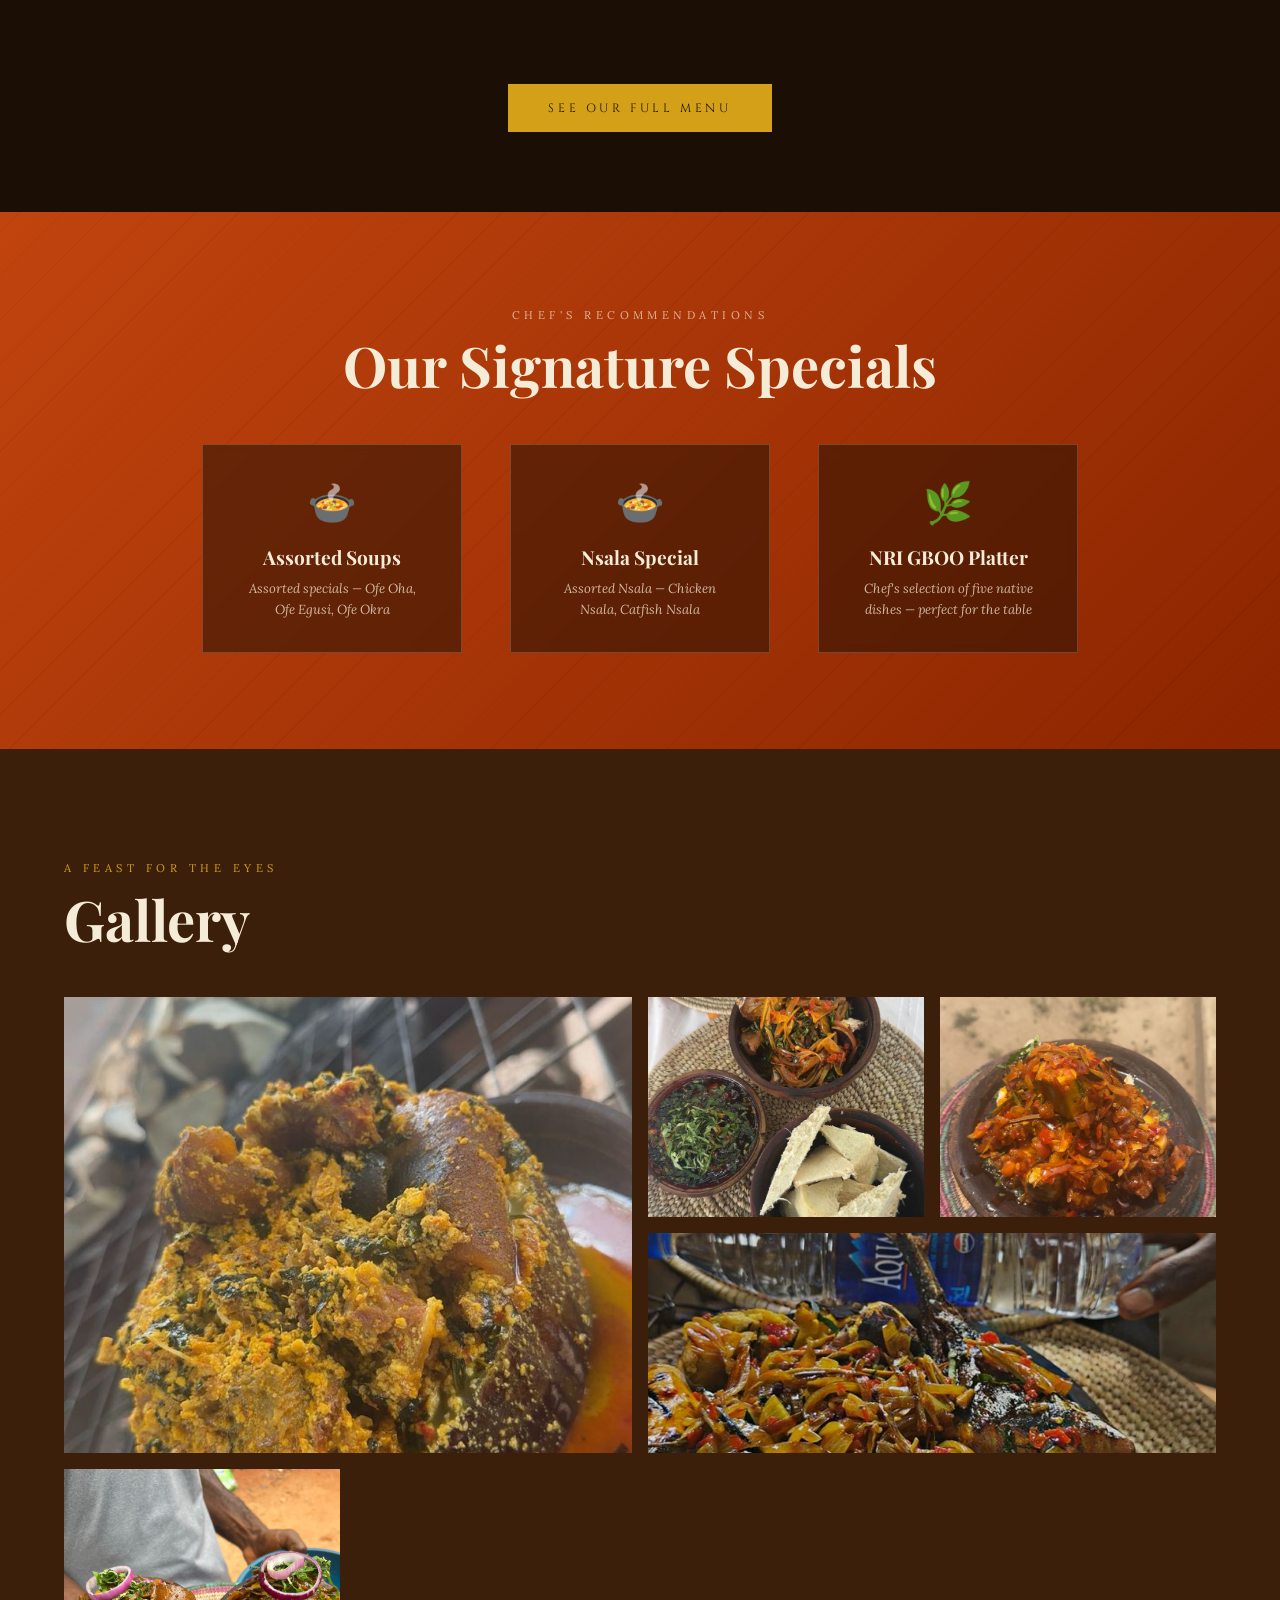
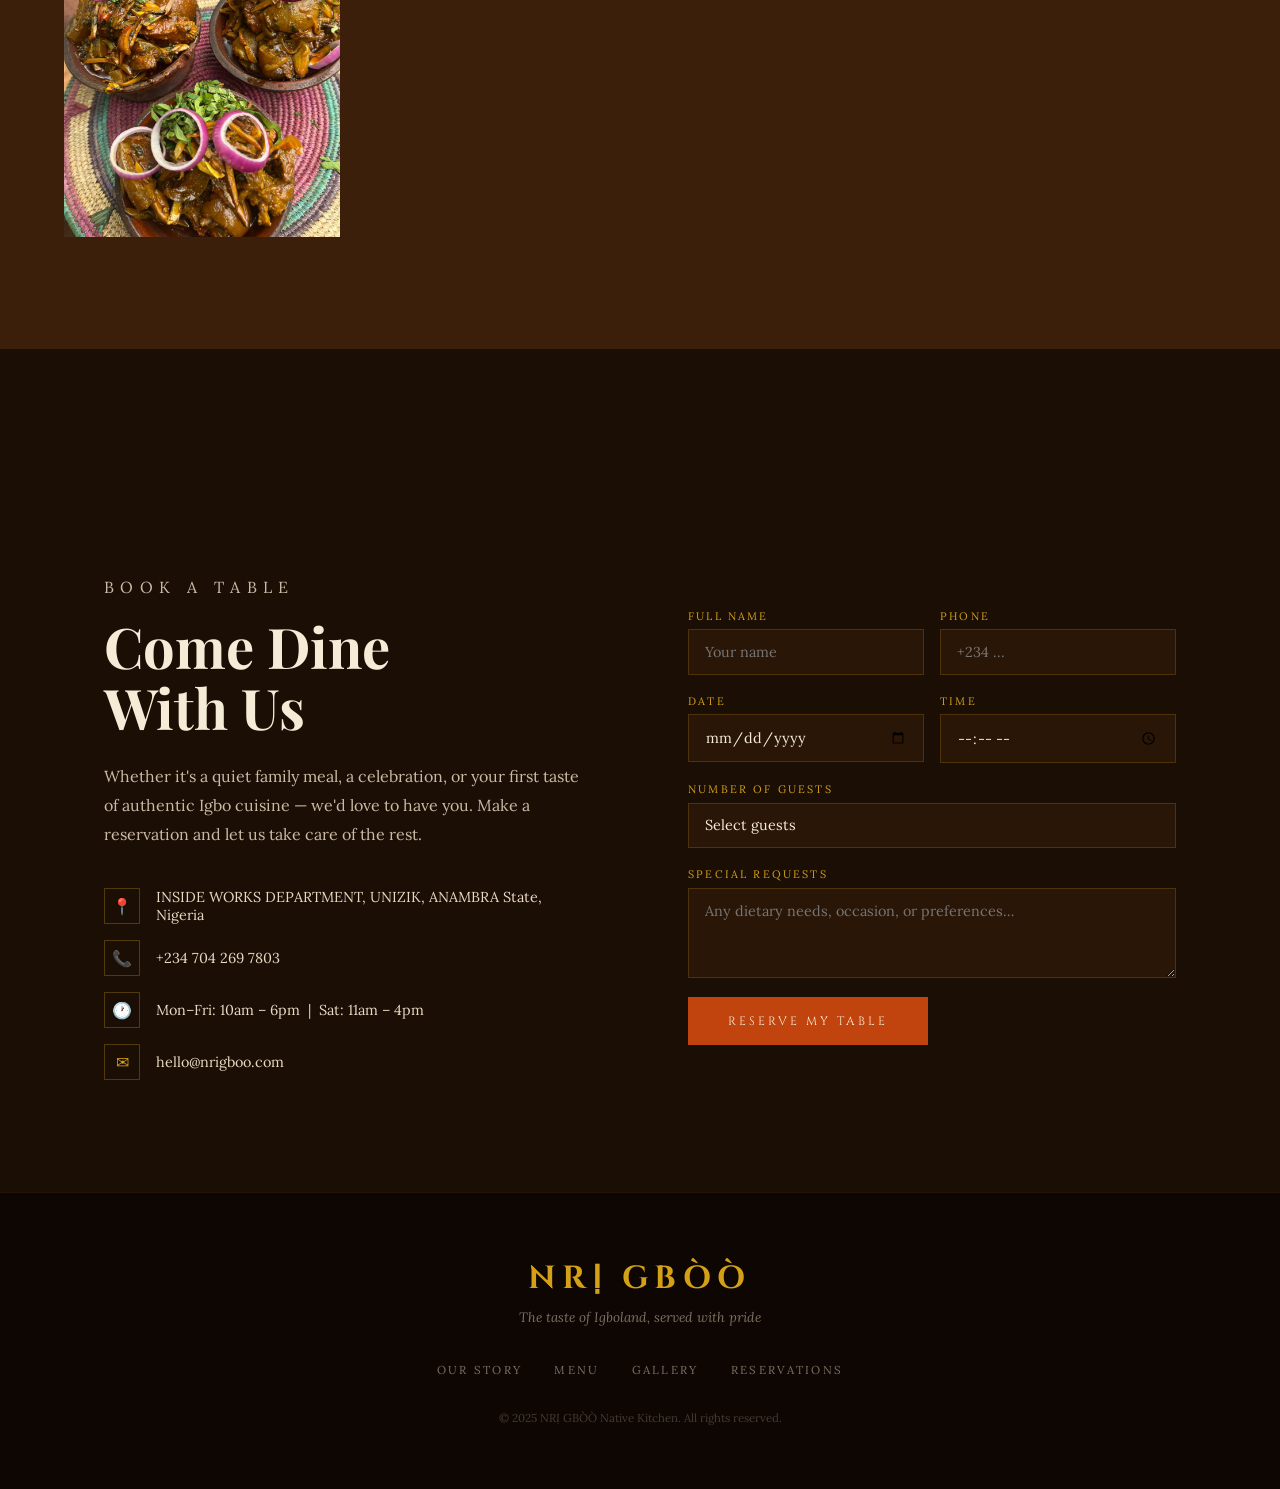
==== commit a6417e60: "updated index.html menu.html" ====
--- a/index.html
+++ b/index.html
@@ -286,7 +286,7 @@
                 <p class="section-label">Book a Table</p>
                 <h2 class="section-title">Come Dine<br />With Us</h2>
                 <p>
-                    Whether it's a quiet fammily meal, a celebration, or your first taste of authentic Igbo cuisine —
+                    Whether it's a quiet family meal, a celebration, or your first taste of authentic Igbo cuisine —
                     we'd love to have you. Make a reservation and let us take care of the rest.
                 </p>
                 <ul class="contact-list">
